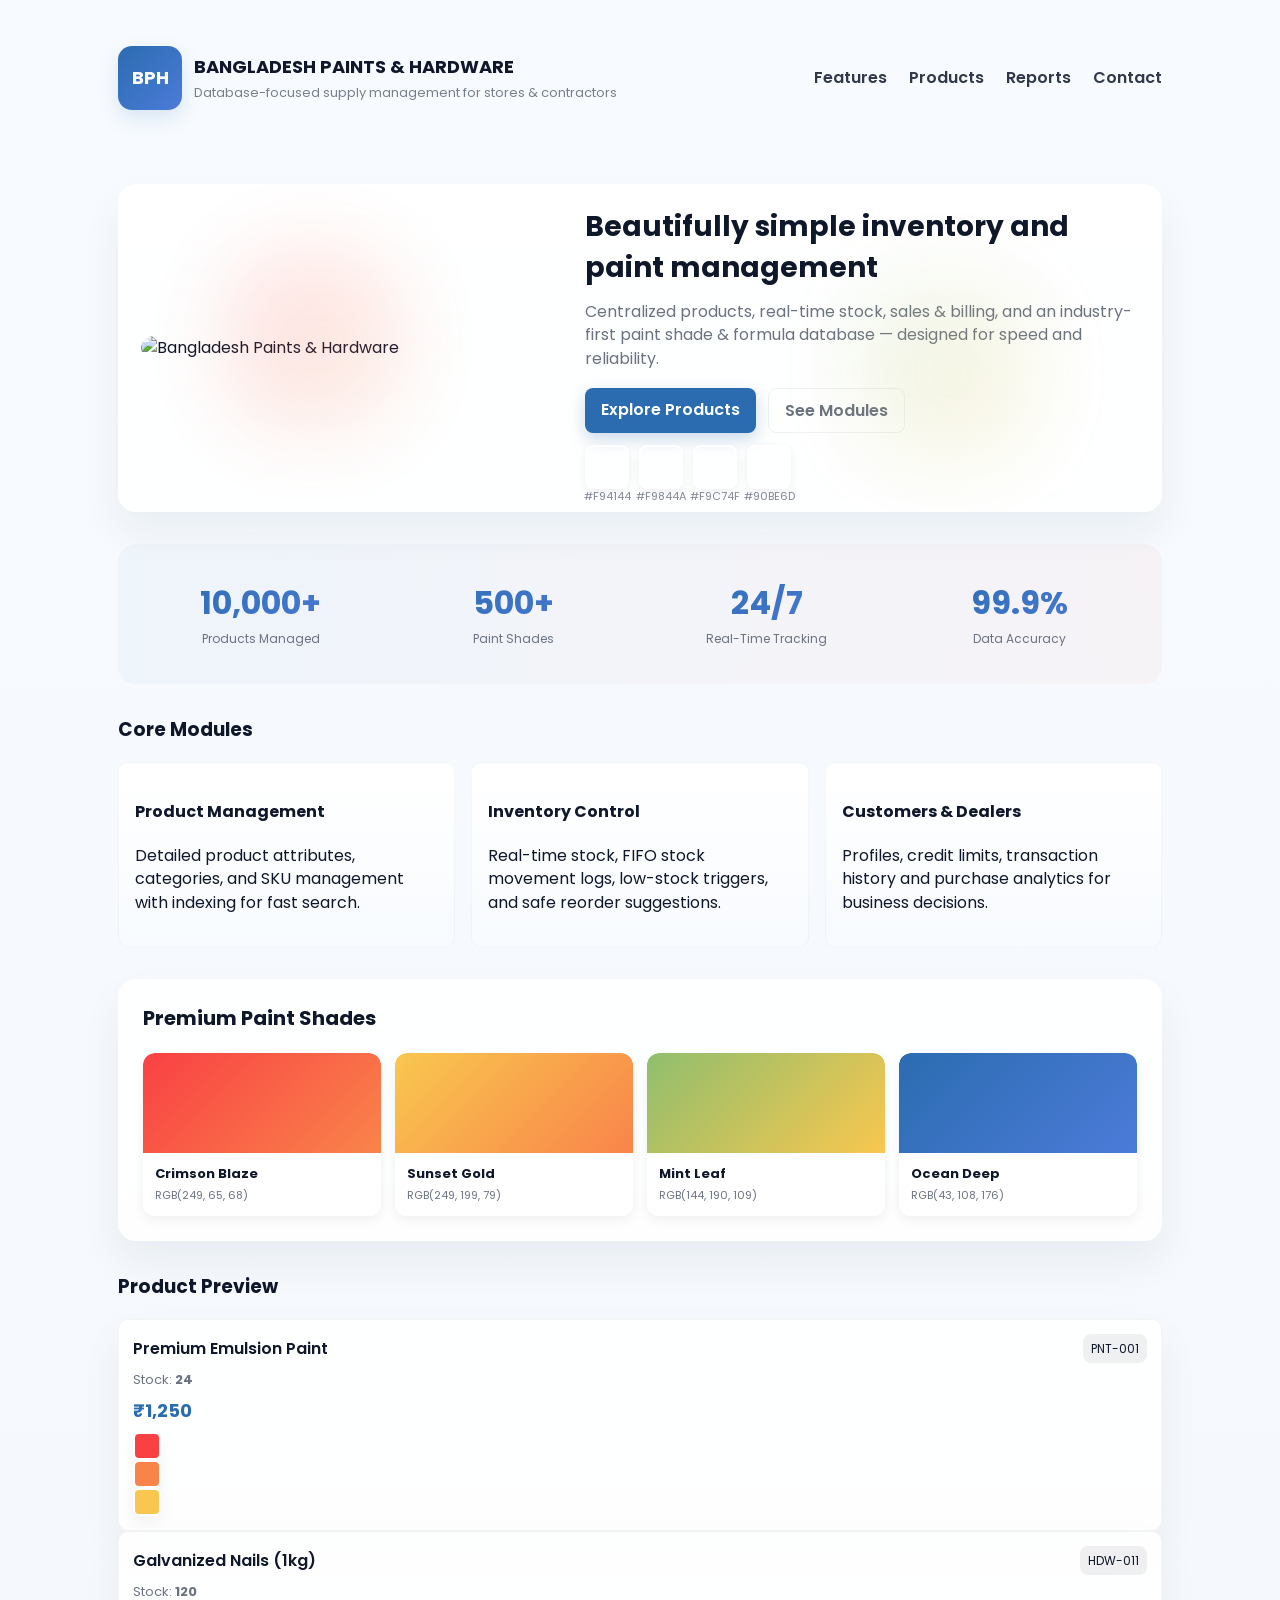
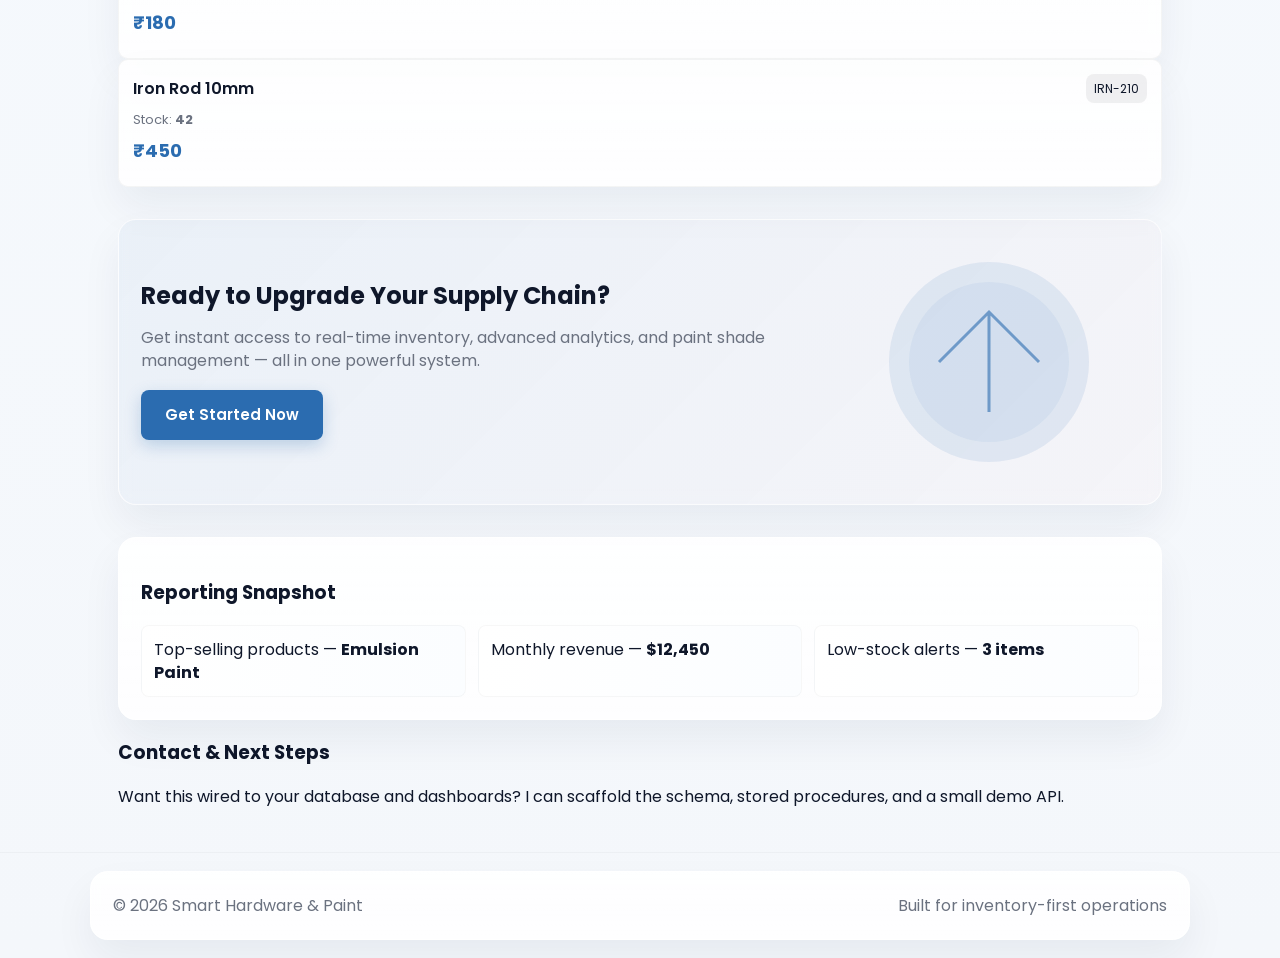
==== index.html @ 0d22e3a1 "Adding homepage and styles" ====
<!doctype html>
<html lang="en">
<head>
  <meta charset="utf-8" />
  <meta name="viewport" content="width=device-width,initial-scale=1" />
  <title>Smart Hardware & Paint — Management System</title>
  <link href="https://fonts.googleapis.com/css2?family=Poppins:wght@600;700&family=Inter:wght@300;400;600&display=swap" rel="stylesheet">
  <link rel="stylesheet" href="styles.css">
  <meta name="description" content="Inventory, sales, and paint-shade management for hardware and construction supplies." />
</head>
<body>
  <header class="site-header">
    <div class="container header-row">
      <div class="brand">
        <div class="logo">BPH</div>
        <div>
          <h1>BANGLADESH PAINTS & HARDWARE</h1>
          <p class="tagline">Database-focused supply management for stores & contractors</p>
        </div>
      </div>
      <nav class="top-nav">
        <a href="#features">Features</a>
        <a href="#products">Products</a>
        <a href="#reports">Reports</a>
        <a href="#contact">Contact</a>
      </nav>
    </div>
  </header>

  <main class="container">
    <section class="hero card" id="hero">
      <div class="hero-visual">
        <img src="../OIP.webp" alt="Bangladesh Paints & Hardware" class="hero-image" />
        <!-- sparkle layer -->
        <div class="sparkle-layer" aria-hidden="true"></div>
      </div>
      <div class="hero-decoration">
        <div class="deco-blob" style="top: 20%; left: 10%; background: linear-gradient(135deg, #f94144, #f9844a);"></div>
        <div class="deco-blob" style="bottom: 15%; right: 12%; background: linear-gradient(135deg, #90be6d, #f9c74f);"></div>
      </div>

      <div class="hero-content">
        <h2>Beautifully simple inventory and paint management</h2>
        <p>Centralized products, real-time stock, sales & billing, and an industry-first paint shade & formula database — designed for speed and reliability.</p>
        <div class="hero-actions">
          <a class="cta primary" href="#products">Explore Products</a>
          <a class="cta ghost" href="#features">See Modules</a>
        </div>

        <div class="swatch-row">
          <div class="swatch" data-color="#f94144"><span>#F94144</span></div>
          <div class="swatch" data-color="#f9844a"><span>#F9844A</span></div>
          <div class="swatch" data-color="#f9c74f"><span>#F9C74F</span></div>
          <div class="swatch" data-color="#90be6d"><span>#90BE6D</span></div>
        </div>
      </div>
    </section>

    <section class="stats-bar">
      <div class="stat-item">
        <div class="stat-number">10,000+</div>
        <div class="stat-label">Products Managed</div>
      </div>
      <div class="stat-item">
        <div class="stat-number">500+</div>
        <div class="stat-label">Paint Shades</div>
      </div>
      <div class="stat-item">
        <div class="stat-number">24/7</div>
        <div class="stat-label">Real-Time Tracking</div>
      </div>
      <div class="stat-item">
        <div class="stat-number">99.9%</div>
        <div class="stat-label">Data Accuracy</div>
      </div>
    </section>

    <section id="features" class="features">
      <h3>Core Modules</h3>
      <div class="grid">
        <article class="feature-card">
          <h4>Product Management</h4>
          <p>Detailed product attributes, categories, and SKU management with indexing for fast search.</p>
        </article>
        <article class="feature-card">
          <h4>Inventory Control</h4>
          <p>Real-time stock, FIFO stock movement logs, low-stock triggers, and safe reorder suggestions.</p>
        </article>
        <article class="feature-card">
          <h4>Customers & Dealers</h4>
          <p>Profiles, credit limits, transaction history and purchase analytics for business decisions.</p>
        </article>
      </div>
    </section>

    <section id="paint-gallery" class="paint-gallery card">
      <h3>Premium Paint Shades</h3>
      <div class="shade-grid">
        <div class="shade-card">
          <div class="shade-swatch" style="background: linear-gradient(135deg, #f94144, #f9844a);"></div>
          <div class="shade-info">
            <strong>Crimson Blaze</strong>
            <p>RGB(249, 65, 68)</p>
          </div>
        </div>
        <div class="shade-card">
          <div class="shade-swatch" style="background: linear-gradient(135deg, #f9c74f, #f9844a);"></div>
          <div class="shade-info">
            <strong>Sunset Gold</strong>
            <p>RGB(249, 199, 79)</p>
          </div>
        </div>
        <div class="shade-card">
          <div class="shade-swatch" style="background: linear-gradient(135deg, #90be6d, #f9c74f);"></div>
          <div class="shade-info">
            <strong>Mint Leaf</strong>
            <p>RGB(144, 190, 109)</p>
          </div>
        </div>
        <div class="shade-card">
          <div class="shade-swatch" style="background: linear-gradient(135deg, #2b6cb0, #4c7bd9);"></div>
          <div class="shade-info">
            <strong>Ocean Deep</strong>
            <p>RGB(43, 108, 176)</p>
          </div>
        </div>
      </div>
    </section>

    <section id="products" class="products">
      <h3>Product Preview</h3>
      <div class="product-grid">
        <div class="product-card card">
          <div class="product-head">
            <div class="p-title">Premium Emulsion Paint</div>
            <div class="p-badge">PNT-001</div>
          </div>
          <div class="p-meta">Stock: <strong>24</strong></div>
          <div class="p-price">₹1,250</div>
          <div class="color-swatches">
            <div class="color" style="background:#f94144"></div>
            <div class="color" style="background:#f9844a"></div>
            <div class="color" style="background:#f9c74f"></div>
          </div>
        </div>

        <div class="product-card card">
          <div class="product-head">
            <div class="p-title">Galvanized Nails (1kg)</div>
            <div class="p-badge">HDW-011</div>
          </div>
          <div class="p-meta">Stock: <strong>120</strong></div>
          <div class="p-price">₹180</div>
        </div>

        <div class="product-card card">
          <div class="product-head">
            <div class="p-title">Iron Rod 10mm</div>
            <div class="p-badge">IRN-210</div>
          </div>
          <div class="p-meta">Stock: <strong>42</strong></div>
          <div class="p-price">₹450</div>
        </div>
      </div>
    </section>

    <section class="cta-spotlight card">
      <div class="cta-content">
        <h3>Ready to Upgrade Your Supply Chain?</h3>
        <p>Get instant access to real-time inventory, advanced analytics, and paint shade management — all in one powerful system.</p>
        <a class="cta primary large" href="#contact">Get Started Now</a>
      </div>
      <div class="cta-visual">
        <svg width="300" height="240" viewBox="0 0 300 240" fill="none" xmlns="http://www.w3.org/2000/svg">
          <circle cx="150" cy="120" r="100" fill="#2b6cb0" opacity="0.1"/>
          <circle cx="150" cy="120" r="80" fill="#2b6cb0" opacity="0.06"/>
          <path d="M100 120L150 70L200 120M150 70V170" stroke="#2b6cb0" stroke-width="3" opacity="0.6"/>
        </svg>
      </div>
    </section>

    <section id="reports" class="reports card">
      <h3>Reporting Snapshot</h3>
      <div class="report-grid">
        <div class="report">Top-selling products — <strong>Emulsion Paint</strong></div>
        <div class="report">Monthly revenue — <strong>$12,450</strong></div>
        <div class="report">Low-stock alerts — <strong>3 items</strong></div>
      </div>
    </section>

    <section id="contact" class="contact">
      <h3>Contact & Next Steps</h3>
      <p>Want this wired to your database and dashboards? I can scaffold the schema, stored procedures, and a small demo API.</p>
    </section>
  </main>

  <footer class="site-footer">
    <div class="container footer-row card">
      <div>© <span id="year"></span> Smart Hardware & Paint</div>
      <div class="footer-links">Built for inventory-first operations</div>
    </div>
  </footer>

  <script>
    document.getElementById('year').textContent = new Date().getFullYear();
    document.querySelectorAll('.swatch').forEach(s => {
      s.addEventListener('mouseenter', () => {
        document.body.style.setProperty('--accent', s.dataset.color);
        s.style.transform = 'scale(1.08)';
      });
      s.addEventListener('mouseleave', () => {
        document.body.style.setProperty('--accent', '#2b6cb0');
        s.style.transform = '';
      });
      s.addEventListener('click', () => {
        popSparkle(s);
      });
    });

    // create a sparkle at element
    function popSparkle(el){
      const rect = el.getBoundingClientRect();
      const layer = document.querySelector('.sparkle-layer');
      const spark = document.createElement('span');
      spark.className = 'spark';
      const x = rect.left + rect.width/2 - layer.getBoundingClientRect().left;
      const y = rect.top + rect.height/2 - layer.getBoundingClientRect().top;
      spark.style.left = x + 'px';
      spark.style.top = y + 'px';
      layer.appendChild(spark);
      setTimeout(()=> spark.remove(), 900);
    }

    // gentle random sparkles over hero
    (function randomSparkles(){
      const layer = document.querySelector('.sparkle-layer');
      if(!layer) return;
      setInterval(()=>{
        const s = document.createElement('span');
        s.className = 'spark mini';
        s.style.left = Math.random()*layer.clientWidth + 'px';
        s.style.top = Math.random()*layer.clientHeight + 'px';
        layer.appendChild(s);
        setTimeout(()=> s.remove(), 1800);
      }, 700);
    })();
  </script>
</body>
</html>
---- styles.css ----
:root{
  --accent:#2b6cb0;
  --muted:#6b7280;
  --bg:#f4f7fb;
  --card:#ffffff;
  --radius:12px;
  --glass:rgba(255,255,255,0.6);
  --gradient-warm:linear-gradient(135deg, #f94144, #f9844a);
  --gradient-cool:linear-gradient(135deg, #2b6cb0, #4c7bd9);
  --gradient-nature:linear-gradient(135deg, #90be6d, #f9c74f);
}
*{box-sizing:border-box}
body{font-family:Poppins,Inter,Segoe UI,Arial,sans-serif;margin:0;color:#0f172a;background:linear-gradient(180deg,#f7fbff 0%,var(--bg) 100%);line-height:1.45}
.container{max-width:1100px;margin:0 auto;padding:28px}
.header-row{display:flex;align-items:center;justify-content:space-between}
.brand{display:flex;gap:12px;align-items:center}
.logo{width:56px;height:56px;border-radius:10px;background:linear-gradient(135deg,var(--accent),#4c7bd9);display:flex;align-items:center;justify-content:center;color:#fff;font-weight:700}
.site-header{padding:18px 0}
.site-header h1{margin:0;font-size:18px}
.tagline{opacity:0.9;margin:4px 0 0;font-size:13px;color:var(--muted)}
.top-nav a{color:#0f172a;margin-left:18px;text-decoration:none;font-weight:600;opacity:0.85}

.card{background:linear-gradient(180deg, rgba(255,255,255,0.9), rgba(255,255,255,0.85));border-radius:var(--radius);padding:18px;box-shadow:0 8px 24px rgba(15,23,42,0.06);border:1px solid rgba(15,23,42,0.03)}
.hero{display:grid;grid-template-columns:420px 1fr;gap:24px;align-items:center;padding:28px 0;position:relative;overflow:hidden}
.hero-visual{display:flex;align-items:center;justify-content:center;position:relative;border-radius:14px;overflow:hidden}
.hero-image{width:100%;height:100%;max-width:420px;max-height:280px;object-fit:cover;object-position:center;border-radius:14px}
.hero-decoration{position:absolute;inset:0;pointer-events:none}
.deco-blob{position:absolute;width:180px;height:180px;border-radius:40%;filter:blur(40px);opacity:0.15;animation:blobFloat 8s ease-in-out infinite}

@keyframes blobFloat{
  0%,100%{transform:translate(0,0)}
  33%{transform:translate(20px,-20px)}
  66%{transform:translate(-15px,15px)}
}
.hero-content h2{margin:0 0 12px;font-size:26px}
.hero-content p{margin:0 0 18px;color:var(--muted)}
.hero-actions{display:flex;gap:12px;margin-bottom:12px}
.cta{display:inline-block;padding:10px 16px;border-radius:8px;text-decoration:none;font-weight:600}
.cta.primary{background:var(--accent);color:#fff}
.cta.ghost{background:transparent;border:1px solid rgba(15,23,42,0.06);color:var(--muted)}

.swatch-row{display:flex;gap:10px;margin-top:8px}
.swatch{width:44px;height:44px;border-radius:8px;border:2px solid #fff;box-shadow:0 3px 10px rgba(2,6,23,0.07);display:flex;align-items:center;justify-content:center;cursor:pointer;position:relative;transition:transform .18s cubic-bezier(.2,.9,.3,1),box-shadow .18s}
.swatch span{position:absolute;bottom:-18px;font-size:11px;color:var(--muted);opacity:0.85}
.swatch:hover{transform:scale(1.1);box-shadow:0 6px 16px rgba(2,6,23,0.12)}
.swatch:active{transform:scale(.96)}

.stats-bar{display:grid;grid-template-columns:repeat(auto-fit,minmax(160px,1fr));gap:16px;margin:32px 0;padding:24px;background:linear-gradient(90deg,rgba(43,108,176,0.04),rgba(249,65,68,0.04));border-radius:18px}
.stat-item{text-align:center;padding:12px}
.stat-number{font-size:32px;font-weight:700;background:var(--gradient-cool);-webkit-background-clip:text;-webkit-text-fill-color:transparent;background-clip:text}
.stat-label{color:var(--muted);font-size:12px;margin-top:4px}

/* pop effect */
.swatch{will-change:transform}
.product-card{will-change:transform}

/* sparkle styles */
.sparkle-layer{position:absolute;inset:0;pointer-events:none}
.spark{position:absolute;width:14px;height:14px;border-radius:50%;transform:translate(-50%,-50%) scale(0.6);opacity:0;mix-blend-mode:screen;background:radial-gradient(circle at 30% 30%, #fff 0%, rgba(255,255,255,0.9) 10%, rgba(255,255,255,0.1) 40%, transparent 60%);box-shadow:0 6px 18px rgba(255,255,255,0.65)}
.spark{animation:popSpark 900ms ease forwards}
.spark.mini{width:8px;height:8px;opacity:0.9;animation-duration:1200ms}

@keyframes popSpark{
  0%{transform:translate(-50%,-50%) scale(0.2);opacity:1}
  40%{transform:translate(-50%,-50%) scale(1.12);opacity:1}
  100%{transform:translate(-50%,-120%) scale(0.6);opacity:0}
}

/* glossy, more gorgeous adjustments */
.card{border-radius:18px;padding:22px;box-shadow:0 20px 40px rgba(9,30,66,0.06);border:1px solid rgba(255,255,255,0.7);backdrop-filter:blur(6px)}
.logo{width:64px;height:64px;border-radius:14px;font-size:18px;box-shadow:0 8px 20px rgba(43,108,176,0.15)}
.hero-content h2{font-size:28px}
.product-card{padding:18px;transition:transform .2s cubic-bezier(.2,.9,.3,1),box-shadow .2s}

/* CTA sparkle micro-interaction */
.cta.primary{position:relative;overflow:hidden;box-shadow:0 6px 16px rgba(43,108,176,0.25)}
.cta.primary::after{content:'';position:absolute;left:-40%;top:-40%;width:220%;height:220%;background:radial-gradient(circle at 20% 30%, rgba(255,255,255,0.18), transparent 20%);transform:translateX(-30%) rotate(12deg);opacity:0;transition:opacity .4s}
.cta.primary:hover::after{opacity:1;transform:translateX(0) rotate(12deg)}
.cta.primary:hover{box-shadow:0 10px 24px rgba(43,108,176,0.35);transform:translateY(-2px)}

.features h3{margin-top:8px}
.grid{display:grid;grid-template-columns:repeat(auto-fit,minmax(240px,1fr));gap:16px}
.feature-card{padding:16px;border-radius:10px;background:linear-gradient(180deg,#ffffff,#f8fbff);border:1px solid rgba(2,6,23,0.03);transition:transform .2s,box-shadow .2s,background .2s}
.feature-card:hover{transform:translateY(-6px);background:linear-gradient(180deg,#ffffff,#f6fbff);box-shadow:0 10px 24px rgba(2,6,23,0.08)}

.paint-gallery{margin:32px 0;padding:24px}
.paint-gallery h3{margin-top:0;font-size:20px}
.shade-grid{display:grid;grid-template-columns:repeat(auto-fit,minmax(140px,1fr));gap:14px}
.shade-card{border-radius:12px;overflow:hidden;box-shadow:0 4px 12px rgba(2,6,23,0.06);transition:transform .22s,box-shadow .22s}
.shade-card:hover{transform:translateY(-8px);box-shadow:0 12px 28px rgba(2,6,23,0.12)}
.shade-swatch{width:100%;height:100px;border-radius:12px 12px 0 0}
.shade-info{padding:12px;background:#fff}
.shade-info strong{display:block;font-size:13px}
.shade-info p{margin:4px 0 0;font-size:11px;color:var(--muted)}
.p-price{font-size:18px;font-weight:700;color:var(--accent);margin:8px 0}
.product-card{padding:14px;border-radius:10px;border:1px solid rgba(2,6,23,0.04);transition:transform .18s ease,box-shadow .18s ease}
.product-card:hover{transform:translateY(-6px);box-shadow:0 12px 28px rgba(2,6,23,0.08)}
.product-head{display:flex;justify-content:space-between;align-items:center;margin-bottom:8px}
.p-title{font-weight:600}
.p-badge{background:rgba(2,6,23,0.06);padding:6px 8px;border-radius:8px;font-size:12px}
.p-meta{color:var(--muted);font-size:13px}
.cta-spotlight{display:grid;grid-template-columns:1fr 300px;gap:32px;align-items:center;margin:32px 0;background:linear-gradient(135deg,rgba(43,108,176,0.05),rgba(249,65,68,0.02))}
.cta-spotlight h3{margin:0 0 12px;font-size:24px}
.cta-spotlight p{margin:0 0 18px;color:var(--muted)}
.cta.large{padding:14px 24px;font-size:15px}
.cta-visual{display:flex;align-items:center;justify-content:center}

.color{width:28px;height:28px;border-radius:6px;border:2px solid #fff;box-shadow:0 6px 16px rgba(2,6,23,0.06);transition:transform .18s}
.color:hover{transform:scale(1.15)}

.report-grid{display:flex;gap:12px}
.report{flex:1;padding:12px;border-radius:8px;background:linear-gradient(90deg,#fff,#fbfdff);border:1px solid rgba(2,6,23,0.03);transition:transform .2s,box-shadow .2s}
.report:hover{transform:translateY(-2px);box-shadow:0 6px 14px rgba(2,6,23,0.06)}

.site-footer{padding:18px 0;color:var(--muted);border-top:1px solid rgba(2,6,23,0.03)}
.footer-row{display:flex;justify-content:space-between;align-items:center}

@media(max-width:980px){
  .hero{grid-template-columns:1fr}
  .hero-visual{order:2}
  .cta-spotlight{grid-template-columns:1fr}
  .cta-visual{margin-top:16px}
}

@media(max-width:520px){
  .top-nav{display:none}
  .swatch span{display:none}
  .stats-bar{grid-template-columns:repeat(2,1fr)}
}
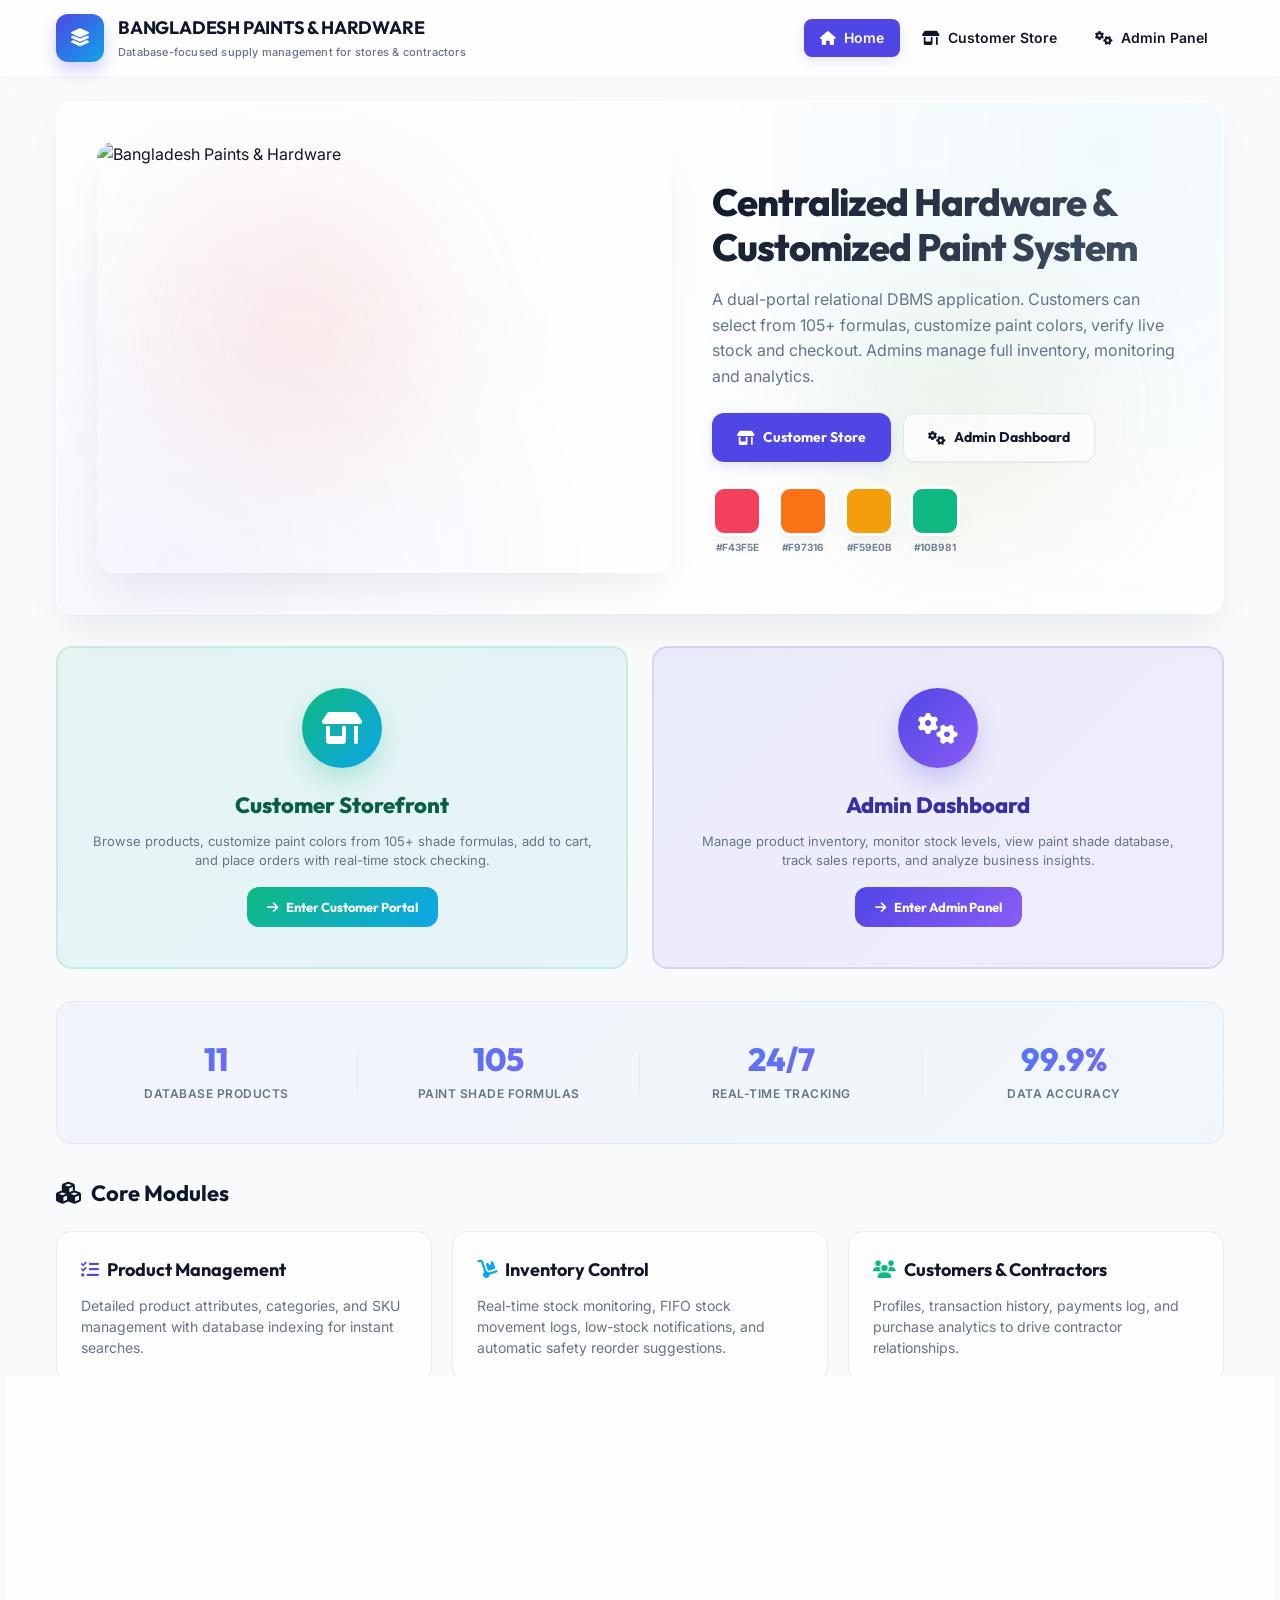
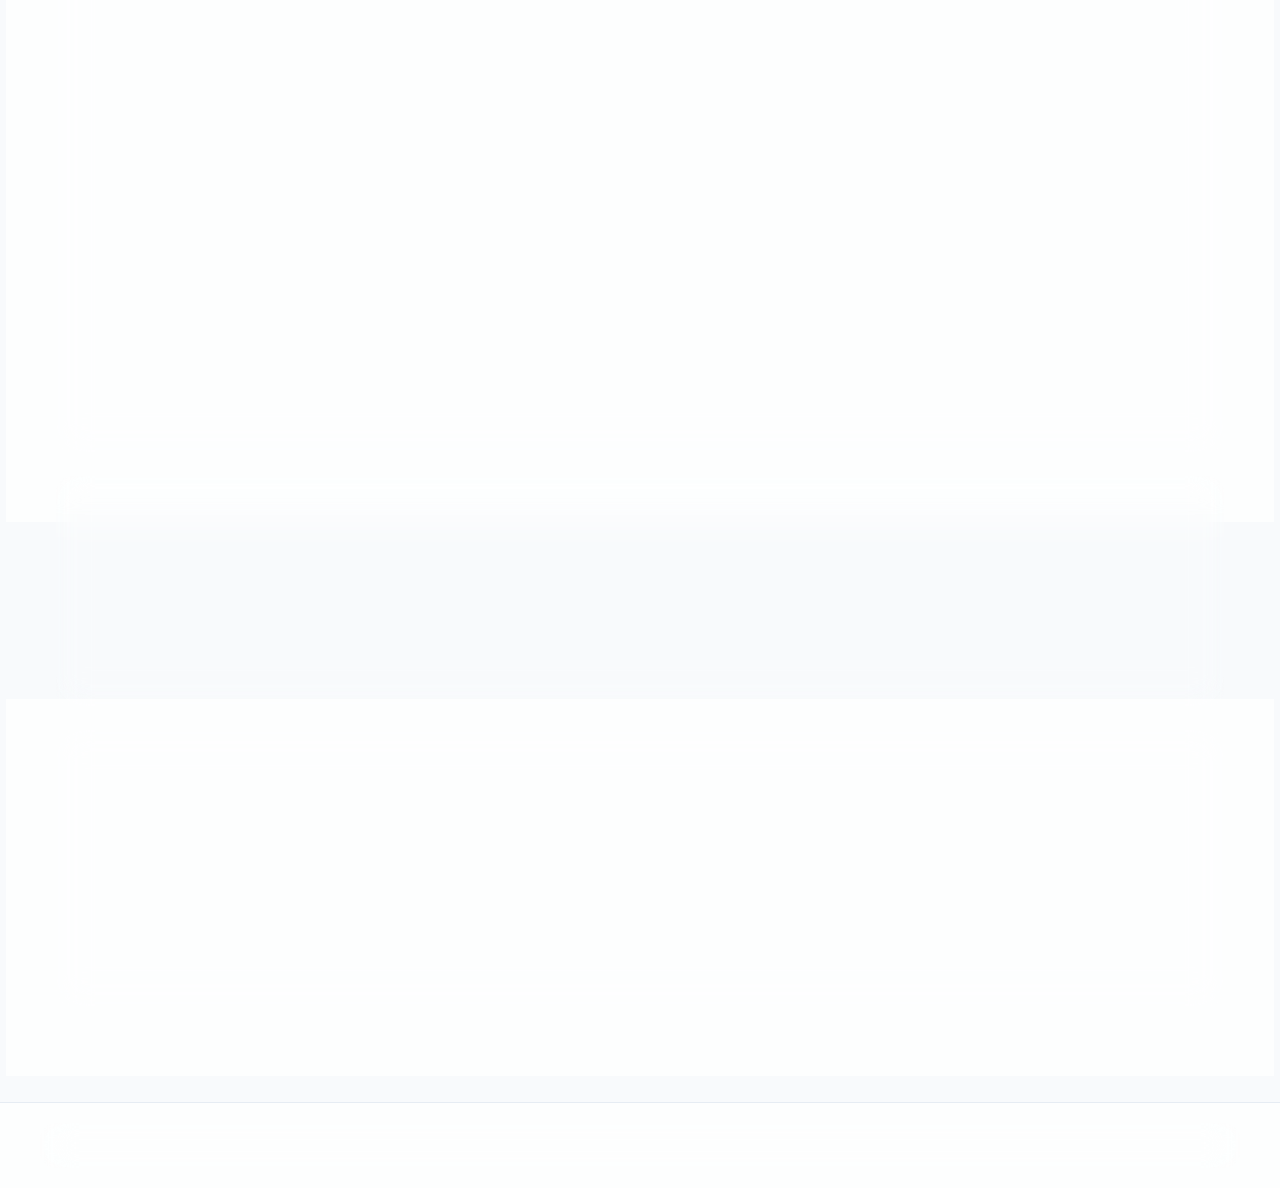
==== commit e174f69f: "modified homepage with customer & admin" ====
--- a/index.html
+++ b/index.html
@@ -3,67 +3,185 @@
 <head>
   <meta charset="utf-8" />
   <meta name="viewport" content="width=device-width,initial-scale=1" />
-  <title>Smart Hardware & Paint — Management System</title>
-  <link href="https://fonts.googleapis.com/css2?family=Poppins:wght@600;700&family=Inter:wght@300;400;600&display=swap" rel="stylesheet">
+  <title>Bangladesh Paints & Hardware — Supply Management System</title>
+  <link rel="stylesheet" href="https://cdnjs.cloudflare.com/ajax/libs/font-awesome/6.4.0/css/all.min.css">
   <link rel="stylesheet" href="styles.css">
   <meta name="description" content="Inventory, sales, and paint-shade management for hardware and construction supplies." />
+  <style>
+    .portal-grid {
+      display: grid;
+      grid-template-columns: 1fr 1fr;
+      gap: 24px;
+      margin: 32px 0;
+    }
+    .portal-card {
+      padding: 40px 32px;
+      border-radius: var(--radius-lg);
+      text-align: center;
+      cursor: pointer;
+      text-decoration: none;
+      display: block;
+      transition: all 0.3s cubic-bezier(0.4, 0, 0.2, 1);
+      position: relative;
+      overflow: hidden;
+    }
+    .portal-card::before {
+      content: '';
+      position: absolute;
+      inset: 0;
+      opacity: 0;
+      transition: opacity 0.3s;
+    }
+    .portal-card:hover {
+      transform: translateY(-8px);
+    }
+    .portal-card:hover::before {
+      opacity: 1;
+    }
+    .portal-customer {
+      background: linear-gradient(135deg, rgba(16, 185, 129, 0.08), rgba(14, 165, 233, 0.08));
+      border: 2px solid rgba(16, 185, 129, 0.15);
+    }
+    .portal-customer:hover {
+      border-color: rgba(16, 185, 129, 0.4);
+      box-shadow: 0 20px 40px rgba(16, 185, 129, 0.12);
+    }
+    .portal-admin {
+      background: linear-gradient(135deg, rgba(79, 70, 229, 0.08), rgba(139, 92, 246, 0.08));
+      border: 2px solid rgba(79, 70, 229, 0.15);
+    }
+    .portal-admin:hover {
+      border-color: rgba(79, 70, 229, 0.4);
+      box-shadow: 0 20px 40px rgba(79, 70, 229, 0.12);
+    }
+    .portal-icon {
+      width: 80px;
+      height: 80px;
+      border-radius: 50%;
+      display: inline-flex;
+      align-items: center;
+      justify-content: center;
+      font-size: 32px;
+      margin-bottom: 20px;
+    }
+    .portal-customer .portal-icon {
+      background: linear-gradient(135deg, #10b981, #0ea5e9);
+      color: #fff;
+      box-shadow: 0 12px 24px rgba(16, 185, 129, 0.25);
+    }
+    .portal-admin .portal-icon {
+      background: linear-gradient(135deg, #4f46e5, #8b5cf6);
+      color: #fff;
+      box-shadow: 0 12px 24px rgba(79, 70, 229, 0.25);
+    }
+    .portal-card h3 {
+      font-family: var(--font-heading);
+      font-size: 22px;
+      font-weight: 800;
+      margin-bottom: 8px;
+    }
+    .portal-customer h3 { color: #065f46; }
+    .portal-admin h3 { color: #3730a3; }
+    .portal-card p {
+      font-size: 13px;
+      color: var(--text-muted);
+      line-height: 1.5;
+      margin-bottom: 16px;
+    }
+    .portal-enter {
+      display: inline-flex;
+      align-items: center;
+      gap: 8px;
+      padding: 10px 20px;
+      border-radius: var(--radius-md);
+      font-family: var(--font-heading);
+      font-weight: 700;
+      font-size: 13px;
+      color: #fff;
+    }
+    .portal-customer .portal-enter {
+      background: linear-gradient(135deg, #10b981, #0ea5e9);
+    }
+    .portal-admin .portal-enter {
+      background: linear-gradient(135deg, #4f46e5, #8b5cf6);
+    }
+    @media (max-width: 700px) {
+      .portal-grid { grid-template-columns: 1fr; }
+    }
+  </style>
 </head>
 <body>
   <header class="site-header">
     <div class="container header-row">
       <div class="brand">
-        <div class="logo">BPH</div>
+        <div class="logo"><i class="fa-solid fa-layer-group"></i></div>
         <div>
           <h1>BANGLADESH PAINTS & HARDWARE</h1>
           <p class="tagline">Database-focused supply management for stores & contractors</p>
         </div>
       </div>
       <nav class="top-nav">
-        <a href="#features">Features</a>
-        <a href="#products">Products</a>
-        <a href="#reports">Reports</a>
-        <a href="#contact">Contact</a>
+        <a href="index.html" class="active"><i class="fa-solid fa-house"></i> Home</a>
+        <a href="customer.html"><i class="fa-solid fa-shop"></i> Customer Store</a>
+        <a href="products.html"><i class="fa-solid fa-gears"></i> Admin Panel</a>
       </nav>
     </div>
   </header>
 
   <main class="container">
+    <!-- Hero Section -->
     <section class="hero card" id="hero">
       <div class="hero-visual">
         <img src="../OIP.webp" alt="Bangladesh Paints & Hardware" class="hero-image" />
-        <!-- sparkle layer -->
         <div class="sparkle-layer" aria-hidden="true"></div>
       </div>
       <div class="hero-decoration">
-        <div class="deco-blob" style="top: 20%; left: 10%; background: linear-gradient(135deg, #f94144, #f9844a);"></div>
-        <div class="deco-blob" style="bottom: 15%; right: 12%; background: linear-gradient(135deg, #90be6d, #f9c74f);"></div>
+        <div class="deco-blob" style="top: 20%; left: 10%; background: linear-gradient(135deg, #f43f5e, #f97316);"></div>
+        <div class="deco-blob" style="bottom: 15%; right: 12%; background: linear-gradient(135deg, #10b981, #f59e0b);"></div>
       </div>
 
       <div class="hero-content">
-        <h2>Beautifully simple inventory and paint management</h2>
-        <p>Centralized products, real-time stock, sales & billing, and an industry-first paint shade & formula database — designed for speed and reliability.</p>
+        <h2>Centralized Hardware & Customized Paint System</h2>
+        <p>A dual-portal relational DBMS application. Customers can select from 105+ formulas, customize paint colors, verify live stock and checkout. Admins manage full inventory, monitoring and analytics.</p>
         <div class="hero-actions">
-          <a class="cta primary" href="#products">Explore Products</a>
-          <a class="cta ghost" href="#features">See Modules</a>
+          <a class="cta primary" href="customer.html"><i class="fa-solid fa-shop"></i> Customer Store</a>
+          <a class="cta ghost" href="products.html"><i class="fa-solid fa-gears"></i> Admin Dashboard</a>
         </div>
 
         <div class="swatch-row">
-          <div class="swatch" data-color="#f94144"><span>#F94144</span></div>
-          <div class="swatch" data-color="#f9844a"><span>#F9844A</span></div>
-          <div class="swatch" data-color="#f9c74f"><span>#F9C74F</span></div>
-          <div class="swatch" data-color="#90be6d"><span>#90BE6D</span></div>
-        </div>
-      </div>
-    </section>
-
+          <div class="swatch" data-color="#f43f5e" style="background-color: #f43f5e;"><span>#F43F5E</span></div>
+          <div class="swatch" data-color="#f97316" style="background-color: #f97316;"><span>#F97316</span></div>
+          <div class="swatch" data-color="#f59e0b" style="background-color: #f59e0b;"><span>#F59E0B</span></div>
+          <div class="swatch" data-color="#10b981" style="background-color: #10b981;"><span>#10B981</span></div>
+        </div>
+      </div>
+    </section>
+
+    <!-- Portal Selection -->
+    <div class="portal-grid">
+      <a href="customer.html" class="portal-card portal-customer">
+        <div class="portal-icon"><i class="fa-solid fa-shop"></i></div>
+        <h3>Customer Storefront</h3>
+        <p>Browse products, customize paint colors from 105+ shade formulas, add to cart, and place orders with real-time stock checking.</p>
+        <span class="portal-enter"><i class="fa-solid fa-arrow-right"></i> Enter Customer Portal</span>
+      </a>
+      <a href="products.html" class="portal-card portal-admin">
+        <div class="portal-icon"><i class="fa-solid fa-gears"></i></div>
+        <h3>Admin Dashboard</h3>
+        <p>Manage product inventory, monitor stock levels, view paint shade database, track sales reports, and analyze business insights.</p>
+        <span class="portal-enter"><i class="fa-solid fa-arrow-right"></i> Enter Admin Panel</span>
+      </a>
+    </div>
+
+    <!-- Stats -->
     <section class="stats-bar">
       <div class="stat-item">
-        <div class="stat-number">10,000+</div>
-        <div class="stat-label">Products Managed</div>
+        <div class="stat-number">11</div>
+        <div class="stat-label">Database Products</div>
       </div>
       <div class="stat-item">
-        <div class="stat-number">500+</div>
-        <div class="stat-label">Paint Shades</div>
+        <div class="stat-number">105</div>
+        <div class="stat-label">Paint Shade Formulas</div>
       </div>
       <div class="stat-item">
         <div class="stat-number">24/7</div>
@@ -75,152 +193,124 @@
       </div>
     </section>
 
+    <!-- Core Modules -->
     <section id="features" class="features">
-      <h3>Core Modules</h3>
+      <h3><i class="fa-solid fa-cubes"></i> Core Modules</h3>
       <div class="grid">
         <article class="feature-card">
-          <h4>Product Management</h4>
-          <p>Detailed product attributes, categories, and SKU management with indexing for fast search.</p>
+          <h4><i class="fa-solid fa-list-check" style="color: var(--primary);"></i> Product Management</h4>
+          <p>Detailed product attributes, categories, and SKU management with database indexing for instant searches.</p>
         </article>
         <article class="feature-card">
-          <h4>Inventory Control</h4>
-          <p>Real-time stock, FIFO stock movement logs, low-stock triggers, and safe reorder suggestions.</p>
+          <h4><i class="fa-solid fa-dolly" style="color: var(--secondary);"></i> Inventory Control</h4>
+          <p>Real-time stock monitoring, FIFO stock movement logs, low-stock notifications, and automatic safety reorder suggestions.</p>
         </article>
         <article class="feature-card">
-          <h4>Customers & Dealers</h4>
-          <p>Profiles, credit limits, transaction history and purchase analytics for business decisions.</p>
+          <h4><i class="fa-solid fa-users" style="color: var(--success);"></i> Customers & Contractors</h4>
+          <p>Profiles, transaction history, payments log, and purchase analytics to drive contractor relationships.</p>
         </article>
       </div>
     </section>
 
+    <!-- Premium Shades Preview -->
     <section id="paint-gallery" class="paint-gallery card">
-      <h3>Premium Paint Shades</h3>
+      <h3><i class="fa-solid fa-brush"></i> Premium Paint Shades</h3>
       <div class="shade-grid">
         <div class="shade-card">
-          <div class="shade-swatch" style="background: linear-gradient(135deg, #f94144, #f9844a);"></div>
-          <div class="shade-info">
-            <strong>Crimson Blaze</strong>
-            <p>RGB(249, 65, 68)</p>
-          </div>
-        </div>
-        <div class="shade-card">
-          <div class="shade-swatch" style="background: linear-gradient(135deg, #f9c74f, #f9844a);"></div>
-          <div class="shade-info">
-            <strong>Sunset Gold</strong>
-            <p>RGB(249, 199, 79)</p>
-          </div>
-        </div>
-        <div class="shade-card">
-          <div class="shade-swatch" style="background: linear-gradient(135deg, #90be6d, #f9c74f);"></div>
-          <div class="shade-info">
-            <strong>Mint Leaf</strong>
-            <p>RGB(144, 190, 109)</p>
-          </div>
-        </div>
-        <div class="shade-card">
-          <div class="shade-swatch" style="background: linear-gradient(135deg, #2b6cb0, #4c7bd9);"></div>
-          <div class="shade-info">
-            <strong>Ocean Deep</strong>
-            <p>RGB(43, 108, 176)</p>
-          </div>
-        </div>
-      </div>
-    </section>
-
-    <section id="products" class="products">
-      <h3>Product Preview</h3>
-      <div class="product-grid">
-        <div class="product-card card">
-          <div class="product-head">
-            <div class="p-title">Premium Emulsion Paint</div>
-            <div class="p-badge">PNT-001</div>
-          </div>
-          <div class="p-meta">Stock: <strong>24</strong></div>
-          <div class="p-price">₹1,250</div>
-          <div class="color-swatches">
-            <div class="color" style="background:#f94144"></div>
-            <div class="color" style="background:#f9844a"></div>
-            <div class="color" style="background:#f9c74f"></div>
-          </div>
-        </div>
-
-        <div class="product-card card">
-          <div class="product-head">
-            <div class="p-title">Galvanized Nails (1kg)</div>
-            <div class="p-badge">HDW-011</div>
-          </div>
-          <div class="p-meta">Stock: <strong>120</strong></div>
-          <div class="p-price">₹180</div>
-        </div>
-
-        <div class="product-card card">
-          <div class="product-head">
-            <div class="p-title">Iron Rod 10mm</div>
-            <div class="p-badge">IRN-210</div>
-          </div>
-          <div class="p-meta">Stock: <strong>42</strong></div>
-          <div class="p-price">₹450</div>
-        </div>
-      </div>
-    </section>
-
+          <div class="shade-swatch" style="background: linear-gradient(135deg, #f43f5e, #f97316);"></div>
+          <div class="shade-info"><strong>Crimson Blaze</strong><p>Acrylic • Matte</p></div>
+        </div>
+        <div class="shade-card">
+          <div class="shade-swatch" style="background: linear-gradient(135deg, #f59e0b, #f97316);"></div>
+          <div class="shade-info"><strong>Sunset Gold</strong><p>Acrylic • Semi-Gloss</p></div>
+        </div>
+        <div class="shade-card">
+          <div class="shade-swatch" style="background: linear-gradient(135deg, #10b981, #f59e0b);"></div>
+          <div class="shade-info"><strong>Mint Leaf</strong><p>Acrylic • Satin</p></div>
+        </div>
+        <div class="shade-card">
+          <div class="shade-swatch" style="background: linear-gradient(135deg, #3b82f6, #8b5cf6);"></div>
+          <div class="shade-info"><strong>Ocean Deep</strong><p>Acrylic • Glossy</p></div>
+        </div>
+        <div class="shade-card">
+          <div class="shade-swatch" style="background: linear-gradient(135deg, #708090, #455560);"></div>
+          <div class="shade-info"><strong>Industrial Steel</strong><p>Steel • Metallic</p></div>
+        </div>
+        <div class="shade-card">
+          <div class="shade-swatch" style="background: linear-gradient(135deg, #b87333, #664d1b);"></div>
+          <div class="shade-info"><strong>Copper Glow</strong><p>Steel • Semi-Gloss</p></div>
+        </div>
+      </div>
+      <div class="action-section" style="margin-top:24px; border-radius: var(--radius-md);">
+        <a href="paint-shades.html" class="cta ghost"><i class="fa-solid fa-palette"></i> Explore 105 Custom Paint Formulas →</a>
+      </div>
+    </section>
+
+    <!-- CTA Spotlight -->
     <section class="cta-spotlight card">
       <div class="cta-content">
         <h3>Ready to Upgrade Your Supply Chain?</h3>
-        <p>Get instant access to real-time inventory, advanced analytics, and paint shade management — all in one powerful system.</p>
-        <a class="cta primary large" href="#contact">Get Started Now</a>
+        <p>Get instant access to real-time inventory, advanced analytics, and paint shade management — all in one powerful dashboard.</p>
+        <a class="cta primary large" href="customer.html"><i class="fa-solid fa-shop"></i> Start Shopping</a>
       </div>
       <div class="cta-visual">
-        <svg width="300" height="240" viewBox="0 0 300 240" fill="none" xmlns="http://www.w3.org/2000/svg">
-          <circle cx="150" cy="120" r="100" fill="#2b6cb0" opacity="0.1"/>
-          <circle cx="150" cy="120" r="80" fill="#2b6cb0" opacity="0.06"/>
-          <path d="M100 120L150 70L200 120M150 70V170" stroke="#2b6cb0" stroke-width="3" opacity="0.6"/>
+        <svg width="240" height="180" viewBox="0 0 300 240" fill="none" xmlns="http://www.w3.org/2000/svg">
+          <circle cx="150" cy="120" r="100" fill="var(--primary)" opacity="0.1"/>
+          <circle cx="150" cy="120" r="80" fill="var(--primary)" opacity="0.06"/>
+          <path d="M100 120L150 70L200 120M150 70V170" stroke="var(--primary)" stroke-width="3" stroke-linecap="round" opacity="0.6"/>
         </svg>
       </div>
     </section>
 
+    <!-- Reports Snapshot -->
     <section id="reports" class="reports card">
-      <h3>Reporting Snapshot</h3>
+      <h3><i class="fa-solid fa-chart-pie"></i> Reporting Snapshot</h3>
       <div class="report-grid">
-        <div class="report">Top-selling products — <strong>Emulsion Paint</strong></div>
-        <div class="report">Monthly revenue — <strong>$12,450</strong></div>
-        <div class="report">Low-stock alerts — <strong>3 items</strong></div>
-      </div>
-    </section>
-
-    <section id="contact" class="contact">
-      <h3>Contact & Next Steps</h3>
-      <p>Want this wired to your database and dashboards? I can scaffold the schema, stored procedures, and a small demo API.</p>
+        <div class="report">
+          <i class="fa-solid fa-trophy" style="color: #eab308; font-size: 18px;"></i>
+          <div>Top Product: <strong>Emulsion Paint</strong></div>
+        </div>
+        <div class="report">
+          <i class="fa-solid fa-sack-dollar" style="color: #22c55e; font-size: 18px;"></i>
+          <div>Monthly Revenue: <strong>₹12,450</strong></div>
+        </div>
+        <div class="report">
+          <i class="fa-solid fa-bell" style="color: #ef4444; font-size: 18px;"></i>
+          <div>Low Stock Alerts: <strong>3 items</strong></div>
+        </div>
+      </div>
+      <div class="action-section" style="margin-top:24px; border-radius: var(--radius-md);">
+        <a href="reports.html" class="cta ghost"><i class="fa-solid fa-chart-line"></i> View Full Analytics Dashboard →</a>
+      </div>
     </section>
   </main>
 
   <footer class="site-footer">
     <div class="container footer-row card">
-      <div>© <span id="year"></span> Smart Hardware & Paint</div>
-      <div class="footer-links">Built for inventory-first operations</div>
+      <div>© <span id="year"></span> BANGLADESH PAINTS & HARDWARE</div>
+      <div class="footer-links"><i class="fa-solid fa-database"></i> Database-driven inventory operations</div>
     </div>
   </footer>
 
   <script>
     document.getElementById('year').textContent = new Date().getFullYear();
+    
     document.querySelectorAll('.swatch').forEach(s => {
       s.addEventListener('mouseenter', () => {
-        document.body.style.setProperty('--accent', s.dataset.color);
-        s.style.transform = 'scale(1.08)';
+        document.documentElement.style.setProperty('--primary', s.dataset.color);
+        s.style.transform = 'scale(1.15) translateY(-4px)';
       });
       s.addEventListener('mouseleave', () => {
-        document.body.style.setProperty('--accent', '#2b6cb0');
+        document.documentElement.style.setProperty('--primary', '#4f46e5');
         s.style.transform = '';
       });
-      s.addEventListener('click', () => {
-        popSparkle(s);
-      });
+      s.addEventListener('click', () => popSparkle(s));
     });
 
-    // create a sparkle at element
     function popSparkle(el){
       const rect = el.getBoundingClientRect();
       const layer = document.querySelector('.sparkle-layer');
+      if (!layer) return;
       const spark = document.createElement('span');
       spark.className = 'spark';
       const x = rect.left + rect.width/2 - layer.getBoundingClientRect().left;
@@ -231,7 +321,6 @@
       setTimeout(()=> spark.remove(), 900);
     }
 
-    // gentle random sparkles over hero
     (function randomSparkles(){
       const layer = document.querySelector('.sparkle-layer');
       if(!layer) return;
@@ -241,8 +330,8 @@
         s.style.left = Math.random()*layer.clientWidth + 'px';
         s.style.top = Math.random()*layer.clientHeight + 'px';
         layer.appendChild(s);
-        setTimeout(()=> s.remove(), 1800);
-      }, 700);
+        setTimeout(()=> s.remove(), 1500);
+      }, 900);
     })();
   </script>
 </body>
--- a/styles.css
+++ b/styles.css
@@ -1,129 +1,1310 @@
-:root{
-  --accent:#2b6cb0;
-  --muted:#6b7280;
-  --bg:#f4f7fb;
-  --card:#ffffff;
-  --radius:12px;
-  --glass:rgba(255,255,255,0.6);
-  --gradient-warm:linear-gradient(135deg, #f94144, #f9844a);
-  --gradient-cool:linear-gradient(135deg, #2b6cb0, #4c7bd9);
-  --gradient-nature:linear-gradient(135deg, #90be6d, #f9c74f);
-}
-*{box-sizing:border-box}
-body{font-family:Poppins,Inter,Segoe UI,Arial,sans-serif;margin:0;color:#0f172a;background:linear-gradient(180deg,#f7fbff 0%,var(--bg) 100%);line-height:1.45}
-.container{max-width:1100px;margin:0 auto;padding:28px}
-.header-row{display:flex;align-items:center;justify-content:space-between}
-.brand{display:flex;gap:12px;align-items:center}
-.logo{width:56px;height:56px;border-radius:10px;background:linear-gradient(135deg,var(--accent),#4c7bd9);display:flex;align-items:center;justify-content:center;color:#fff;font-weight:700}
-.site-header{padding:18px 0}
-.site-header h1{margin:0;font-size:18px}
-.tagline{opacity:0.9;margin:4px 0 0;font-size:13px;color:var(--muted)}
-.top-nav a{color:#0f172a;margin-left:18px;text-decoration:none;font-weight:600;opacity:0.85}
-
-.card{background:linear-gradient(180deg, rgba(255,255,255,0.9), rgba(255,255,255,0.85));border-radius:var(--radius);padding:18px;box-shadow:0 8px 24px rgba(15,23,42,0.06);border:1px solid rgba(15,23,42,0.03)}
-.hero{display:grid;grid-template-columns:420px 1fr;gap:24px;align-items:center;padding:28px 0;position:relative;overflow:hidden}
-.hero-visual{display:flex;align-items:center;justify-content:center;position:relative;border-radius:14px;overflow:hidden}
-.hero-image{width:100%;height:100%;max-width:420px;max-height:280px;object-fit:cover;object-position:center;border-radius:14px}
-.hero-decoration{position:absolute;inset:0;pointer-events:none}
-.deco-blob{position:absolute;width:180px;height:180px;border-radius:40%;filter:blur(40px);opacity:0.15;animation:blobFloat 8s ease-in-out infinite}
-
-@keyframes blobFloat{
-  0%,100%{transform:translate(0,0)}
-  33%{transform:translate(20px,-20px)}
-  66%{transform:translate(-15px,15px)}
-}
-.hero-content h2{margin:0 0 12px;font-size:26px}
-.hero-content p{margin:0 0 18px;color:var(--muted)}
-.hero-actions{display:flex;gap:12px;margin-bottom:12px}
-.cta{display:inline-block;padding:10px 16px;border-radius:8px;text-decoration:none;font-weight:600}
-.cta.primary{background:var(--accent);color:#fff}
-.cta.ghost{background:transparent;border:1px solid rgba(15,23,42,0.06);color:var(--muted)}
-
-.swatch-row{display:flex;gap:10px;margin-top:8px}
-.swatch{width:44px;height:44px;border-radius:8px;border:2px solid #fff;box-shadow:0 3px 10px rgba(2,6,23,0.07);display:flex;align-items:center;justify-content:center;cursor:pointer;position:relative;transition:transform .18s cubic-bezier(.2,.9,.3,1),box-shadow .18s}
-.swatch span{position:absolute;bottom:-18px;font-size:11px;color:var(--muted);opacity:0.85}
-.swatch:hover{transform:scale(1.1);box-shadow:0 6px 16px rgba(2,6,23,0.12)}
-.swatch:active{transform:scale(.96)}
-
-.stats-bar{display:grid;grid-template-columns:repeat(auto-fit,minmax(160px,1fr));gap:16px;margin:32px 0;padding:24px;background:linear-gradient(90deg,rgba(43,108,176,0.04),rgba(249,65,68,0.04));border-radius:18px}
-.stat-item{text-align:center;padding:12px}
-.stat-number{font-size:32px;font-weight:700;background:var(--gradient-cool);-webkit-background-clip:text;-webkit-text-fill-color:transparent;background-clip:text}
-.stat-label{color:var(--muted);font-size:12px;margin-top:4px}
-
-/* pop effect */
-.swatch{will-change:transform}
-.product-card{will-change:transform}
-
-/* sparkle styles */
-.sparkle-layer{position:absolute;inset:0;pointer-events:none}
-.spark{position:absolute;width:14px;height:14px;border-radius:50%;transform:translate(-50%,-50%) scale(0.6);opacity:0;mix-blend-mode:screen;background:radial-gradient(circle at 30% 30%, #fff 0%, rgba(255,255,255,0.9) 10%, rgba(255,255,255,0.1) 40%, transparent 60%);box-shadow:0 6px 18px rgba(255,255,255,0.65)}
-.spark{animation:popSpark 900ms ease forwards}
-.spark.mini{width:8px;height:8px;opacity:0.9;animation-duration:1200ms}
-
-@keyframes popSpark{
-  0%{transform:translate(-50%,-50%) scale(0.2);opacity:1}
-  40%{transform:translate(-50%,-50%) scale(1.12);opacity:1}
-  100%{transform:translate(-50%,-120%) scale(0.6);opacity:0}
-}
-
-/* glossy, more gorgeous adjustments */
-.card{border-radius:18px;padding:22px;box-shadow:0 20px 40px rgba(9,30,66,0.06);border:1px solid rgba(255,255,255,0.7);backdrop-filter:blur(6px)}
-.logo{width:64px;height:64px;border-radius:14px;font-size:18px;box-shadow:0 8px 20px rgba(43,108,176,0.15)}
-.hero-content h2{font-size:28px}
-.product-card{padding:18px;transition:transform .2s cubic-bezier(.2,.9,.3,1),box-shadow .2s}
-
-/* CTA sparkle micro-interaction */
-.cta.primary{position:relative;overflow:hidden;box-shadow:0 6px 16px rgba(43,108,176,0.25)}
-.cta.primary::after{content:'';position:absolute;left:-40%;top:-40%;width:220%;height:220%;background:radial-gradient(circle at 20% 30%, rgba(255,255,255,0.18), transparent 20%);transform:translateX(-30%) rotate(12deg);opacity:0;transition:opacity .4s}
-.cta.primary:hover::after{opacity:1;transform:translateX(0) rotate(12deg)}
-.cta.primary:hover{box-shadow:0 10px 24px rgba(43,108,176,0.35);transform:translateY(-2px)}
-
-.features h3{margin-top:8px}
-.grid{display:grid;grid-template-columns:repeat(auto-fit,minmax(240px,1fr));gap:16px}
-.feature-card{padding:16px;border-radius:10px;background:linear-gradient(180deg,#ffffff,#f8fbff);border:1px solid rgba(2,6,23,0.03);transition:transform .2s,box-shadow .2s,background .2s}
-.feature-card:hover{transform:translateY(-6px);background:linear-gradient(180deg,#ffffff,#f6fbff);box-shadow:0 10px 24px rgba(2,6,23,0.08)}
-
-.paint-gallery{margin:32px 0;padding:24px}
-.paint-gallery h3{margin-top:0;font-size:20px}
-.shade-grid{display:grid;grid-template-columns:repeat(auto-fit,minmax(140px,1fr));gap:14px}
-.shade-card{border-radius:12px;overflow:hidden;box-shadow:0 4px 12px rgba(2,6,23,0.06);transition:transform .22s,box-shadow .22s}
-.shade-card:hover{transform:translateY(-8px);box-shadow:0 12px 28px rgba(2,6,23,0.12)}
-.shade-swatch{width:100%;height:100px;border-radius:12px 12px 0 0}
-.shade-info{padding:12px;background:#fff}
-.shade-info strong{display:block;font-size:13px}
-.shade-info p{margin:4px 0 0;font-size:11px;color:var(--muted)}
-.p-price{font-size:18px;font-weight:700;color:var(--accent);margin:8px 0}
-.product-card{padding:14px;border-radius:10px;border:1px solid rgba(2,6,23,0.04);transition:transform .18s ease,box-shadow .18s ease}
-.product-card:hover{transform:translateY(-6px);box-shadow:0 12px 28px rgba(2,6,23,0.08)}
-.product-head{display:flex;justify-content:space-between;align-items:center;margin-bottom:8px}
-.p-title{font-weight:600}
-.p-badge{background:rgba(2,6,23,0.06);padding:6px 8px;border-radius:8px;font-size:12px}
-.p-meta{color:var(--muted);font-size:13px}
-.cta-spotlight{display:grid;grid-template-columns:1fr 300px;gap:32px;align-items:center;margin:32px 0;background:linear-gradient(135deg,rgba(43,108,176,0.05),rgba(249,65,68,0.02))}
-.cta-spotlight h3{margin:0 0 12px;font-size:24px}
-.cta-spotlight p{margin:0 0 18px;color:var(--muted)}
-.cta.large{padding:14px 24px;font-size:15px}
-.cta-visual{display:flex;align-items:center;justify-content:center}
-
-.color{width:28px;height:28px;border-radius:6px;border:2px solid #fff;box-shadow:0 6px 16px rgba(2,6,23,0.06);transition:transform .18s}
-.color:hover{transform:scale(1.15)}
-
-.report-grid{display:flex;gap:12px}
-.report{flex:1;padding:12px;border-radius:8px;background:linear-gradient(90deg,#fff,#fbfdff);border:1px solid rgba(2,6,23,0.03);transition:transform .2s,box-shadow .2s}
-.report:hover{transform:translateY(-2px);box-shadow:0 6px 14px rgba(2,6,23,0.06)}
-
-.site-footer{padding:18px 0;color:var(--muted);border-top:1px solid rgba(2,6,23,0.03)}
-.footer-row{display:flex;justify-content:space-between;align-items:center}
-
-@media(max-width:980px){
-  .hero{grid-template-columns:1fr}
-  .hero-visual{order:2}
-  .cta-spotlight{grid-template-columns:1fr}
-  .cta-visual{margin-top:16px}
-}
-
-@media(max-width:520px){
-  .top-nav{display:none}
-  .swatch span{display:none}
-  .stats-bar{grid-template-columns:repeat(2,1fr)}
-}
+@import url('https://fonts.googleapis.com/css2?family=Outfit:wght@400;500;600;700;800&family=Inter:wght@300;400;500;600;700&display=swap');
+
+:root {
+  --font-heading: 'Outfit', -apple-system, BlinkMacSystemFont, "Segoe UI", Roboto, sans-serif;
+  --font-body: 'Inter', -apple-system, BlinkMacSystemFont, "Segoe UI", Roboto, sans-serif;
+
+  /* Colors */
+  --primary: #4f46e5;
+  --primary-glow: rgba(79, 70, 229, 0.15);
+  --primary-dark: #3730a3;
+  --secondary: #0ea5e9;
+  --secondary-glow: rgba(14, 165, 233, 0.15);
+  
+  --bg: #f8fafc;
+  --bg-gradient: linear-gradient(135deg, #f1f5f9 0%, #e2e8f0 100%);
+  --card: rgba(255, 255, 255, 0.75);
+  --card-border: rgba(255, 255, 255, 0.6);
+  --text-main: #0f172a;
+  --text-muted: #64748b;
+  
+  /* Semantic */
+  --success: #10b981;
+  --success-bg: rgba(16, 185, 129, 0.1);
+  --success-text: #065f46;
+  
+  --warning: #f59e0b;
+  --warning-bg: rgba(245, 158, 11, 0.1);
+  --warning-text: #92400e;
+  
+  --danger: #ef4444;
+  --danger-bg: rgba(239, 68, 68, 0.1);
+  --danger-text: #991b1b;
+  
+  /* Border Radius */
+  --radius-lg: 16px;
+  --radius-md: 12px;
+  --radius-sm: 8px;
+  
+  /* Shadows */
+  --shadow-sm: 0 1px 3px rgba(0,0,0,0.02), 0 1px 2px rgba(0,0,0,0.04);
+  --shadow-md: 0 4px 6px -1px rgba(0, 0, 0, 0.03), 0 2px 4px -2px rgba(0, 0, 0, 0.03);
+  --shadow-lg: 0 10px 25px -5px rgba(0,0,0,0.05), 0 8px 10px -6px rgba(0,0,0,0.03);
+  --shadow-xl: 0 20px 40px -10px rgba(15, 23, 42, 0.08);
+  
+  /* Gradients */
+  --gradient-warm: linear-gradient(135deg, #f43f5e, #f97316);
+  --gradient-cool: linear-gradient(135deg, #3b82f6, #8b5cf6);
+  --gradient-nature: linear-gradient(135deg, #10b981, #f59e0b);
+  --gradient-dark: linear-gradient(135deg, #1e293b, #0f172a);
+}
+
+* {
+  box-sizing: border-box;
+  margin: 0;
+  padding: 0;
+  transition: background-color 0.2s, border-color 0.2s, box-shadow 0.2s;
+}
+
+body {
+  font-family: var(--font-body);
+  background: var(--bg);
+  background-attachment: fixed;
+  color: var(--text-main);
+  line-height: 1.6;
+  overflow-x: hidden;
+}
+
+/* Custom Scrollbar */
+::-webkit-scrollbar {
+  width: 10px;
+}
+::-webkit-scrollbar-track {
+  background: #f1f5f9;
+}
+::-webkit-scrollbar-thumb {
+  background: #cbd5e1;
+  border-radius: 5px;
+}
+::-webkit-scrollbar-thumb:hover {
+  background: #94a3b8;
+}
+
+/* Layout container */
+.container {
+  max-width: 1200px;
+  margin: 0 auto;
+  padding: 24px 16px;
+}
+
+/* Modern Sticky Header */
+.site-header {
+  position: sticky;
+  top: 0;
+  z-index: 100;
+  background: rgba(255, 255, 255, 0.8);
+  backdrop-filter: blur(16px);
+  border-bottom: 1px solid rgba(241, 245, 249, 0.8);
+  box-shadow: 0 4px 30px rgba(0, 0, 0, 0.02);
+}
+
+.header-row {
+  display: flex;
+  align-items: center;
+  justify-content: space-between;
+  padding: 14px 16px;
+  max-width: 1200px;
+  margin: 0 auto;
+}
+
+.brand {
+  display: flex;
+  gap: 14px;
+  align-items: center;
+}
+
+.logo {
+  width: 48px;
+  height: 48px;
+  border-radius: var(--radius-md);
+  background: linear-gradient(135deg, var(--primary), var(--secondary));
+  display: flex;
+  align-items: center;
+  justify-content: center;
+  color: #fff;
+  font-family: var(--font-heading);
+  font-weight: 800;
+  font-size: 18px;
+  box-shadow: 0 8px 16px rgba(79, 70, 229, 0.25);
+  letter-spacing: -0.5px;
+}
+
+.brand h1 {
+  font-family: var(--font-heading);
+  font-size: 18px;
+  font-weight: 700;
+  color: var(--text-main);
+  letter-spacing: -0.2px;
+}
+
+.tagline {
+  font-size: 11px;
+  color: var(--text-muted);
+  font-weight: 500;
+  margin-top: 1px;
+  letter-spacing: 0.2px;
+}
+
+.top-nav {
+  display: flex;
+  gap: 6px;
+}
+
+.top-nav a {
+  color: var(--text-main);
+  text-decoration: none;
+  font-weight: 600;
+  font-size: 14px;
+  padding: 8px 16px;
+  border-radius: var(--radius-sm);
+  transition: all 0.2s cubic-bezier(0.4, 0, 0.2, 1);
+  display: flex;
+  align-items: center;
+  gap: 8px;
+}
+
+.top-nav a:hover {
+  background: rgba(79, 70, 229, 0.08);
+  color: var(--primary);
+}
+
+.top-nav a.active, .top-nav a[href="index.html"].active {
+  background: var(--primary);
+  color: #fff;
+  box-shadow: 0 4px 12px var(--primary-glow);
+}
+
+/* Glass Cards */
+.card {
+  background: var(--card);
+  backdrop-filter: blur(16px);
+  -webkit-backdrop-filter: blur(16px);
+  border-radius: var(--radius-lg);
+  padding: 24px;
+  box-shadow: var(--shadow-xl);
+  border: 1px solid var(--card-border);
+  position: relative;
+  overflow: hidden;
+  margin-bottom: 24px;
+}
+
+/* Hero Section */
+.hero {
+  display: grid;
+  grid-template-columns: 1.1fr 0.9fr;
+  gap: 40px;
+  align-items: center;
+  padding: 40px;
+  background: radial-gradient(circle at 90% 10%, rgba(14, 165, 233, 0.05), transparent 40%),
+              radial-gradient(circle at 10% 90%, rgba(79, 70, 229, 0.05), transparent 40%),
+              var(--card);
+}
+
+.hero-visual {
+  position: relative;
+  border-radius: var(--radius-lg);
+  overflow: hidden;
+  box-shadow: var(--shadow-xl);
+  aspect-ratio: 4/3;
+  display: flex;
+  align-items: center;
+  justify-content: center;
+}
+
+.hero-image {
+  width: 100%;
+  height: 100%;
+  object-fit: cover;
+  border-radius: var(--radius-lg);
+}
+
+.hero-decoration {
+  position: absolute;
+  inset: 0;
+  pointer-events: none;
+  z-index: 0;
+}
+
+.deco-blob {
+  position: absolute;
+  width: 250px;
+  height: 250px;
+  border-radius: 50%;
+  filter: blur(80px);
+  opacity: 0.12;
+  animation: blobFloat 12s ease-in-out infinite alternate;
+}
+
+@keyframes blobFloat {
+  0% { transform: translate(0, 0) scale(1); }
+  50% { transform: translate(40px, -40px) scale(1.15); }
+  100% { transform: translate(-20px, 20px) scale(0.9); }
+}
+
+.hero-content {
+  z-index: 1;
+}
+
+.hero-content h2 {
+  font-family: var(--font-heading);
+  font-size: 38px;
+  font-weight: 800;
+  line-height: 1.2;
+  margin-bottom: 16px;
+  background: linear-gradient(135deg, var(--text-main), #475569);
+  -webkit-background-clip: text;
+  -webkit-text-fill-color: transparent;
+  letter-spacing: -1px;
+}
+
+.hero-content p {
+  font-size: 16px;
+  color: var(--text-muted);
+  margin-bottom: 24px;
+}
+
+.hero-actions {
+  display: flex;
+  gap: 12px;
+  margin-bottom: 24px;
+}
+
+/* Call to Actions */
+.cta {
+  display: inline-flex;
+  align-items: center;
+  justify-content: center;
+  gap: 8px;
+  padding: 12px 24px;
+  border-radius: var(--radius-md);
+  text-decoration: none;
+  font-weight: 700;
+  font-family: var(--font-heading);
+  font-size: 14px;
+  cursor: pointer;
+  border: 1px solid transparent;
+  transition: all 0.2s cubic-bezier(0.4, 0, 0.2, 1);
+}
+
+.cta.primary {
+  background: var(--primary);
+  color: #fff;
+  box-shadow: 0 4px 14px var(--primary-glow);
+}
+
+.cta.primary:hover {
+  background: var(--primary-dark);
+  box-shadow: 0 6px 20px rgba(79, 70, 229, 0.3);
+  transform: translateY(-2px);
+}
+
+.cta.ghost {
+  background: rgba(255, 255, 255, 0.6);
+  border: 1px solid #e2e8f0;
+  color: var(--text-main);
+  box-shadow: var(--shadow-sm);
+}
+
+.cta.ghost:hover {
+  background: #f1f5f9;
+  border-color: #cbd5e1;
+  color: var(--primary);
+  transform: translateY(-2px);
+}
+
+.cta.large {
+  padding: 16px 32px;
+  font-size: 16px;
+}
+
+/* Swatches */
+.swatch-row {
+  display: flex;
+  gap: 16px;
+  margin-top: 16px;
+}
+
+.swatch {
+  width: 50px;
+  height: 50px;
+  border-radius: var(--radius-md);
+  border: 3px solid #fff;
+  box-shadow: var(--shadow-lg);
+  display: flex;
+  align-items: center;
+  justify-content: center;
+  cursor: pointer;
+  position: relative;
+  transition: all 0.25s cubic-bezier(0.34, 1.56, 0.64, 1);
+}
+
+.swatch span {
+  position: absolute;
+  bottom: -22px;
+  font-size: 10px;
+  font-weight: 700;
+  color: var(--text-muted);
+  opacity: 0.9;
+}
+
+.swatch:hover {
+  transform: scale(1.15) translateY(-4px);
+  box-shadow: 0 12px 20px rgba(0,0,0,0.12);
+}
+
+/* Stats Bar dashboard */
+.stats-bar {
+  display: grid;
+  grid-template-columns: repeat(4, 1fr);
+  gap: 20px;
+  margin: 32px 0;
+  padding: 28px;
+  background: linear-gradient(135deg, rgba(79, 70, 229, 0.03), rgba(14, 165, 233, 0.03));
+  border-radius: var(--radius-lg);
+  border: 1px solid rgba(79, 70, 229, 0.08);
+}
+
+.stat-item {
+  text-align: center;
+  padding: 12px;
+  position: relative;
+}
+
+.stat-item:not(:last-child)::after {
+  content: '';
+  position: absolute;
+  right: -10px;
+  top: 25%;
+  height: 50%;
+  width: 1px;
+  background: rgba(226, 232, 240, 0.8);
+}
+
+.stat-number {
+  font-family: var(--font-heading);
+  font-size: 32px;
+  font-weight: 800;
+  color: var(--primary);
+  background: var(--gradient-cool);
+  -webkit-background-clip: text;
+  -webkit-text-fill-color: transparent;
+  line-height: 1.1;
+}
+
+.stat-label {
+  color: var(--text-muted);
+  font-size: 12px;
+  font-weight: 600;
+  margin-top: 6px;
+  text-transform: uppercase;
+  letter-spacing: 0.5px;
+}
+
+/* Feature grid */
+.features h3, .products h3, .paint-gallery h3, .reports h3, .contact h3 {
+  font-family: var(--font-heading);
+  font-size: 22px;
+  font-weight: 700;
+  margin-bottom: 20px;
+  display: flex;
+  align-items: center;
+  gap: 10px;
+}
+
+.grid {
+  display: grid;
+  grid-template-columns: repeat(auto-fit, minmax(280px, 1fr));
+  gap: 20px;
+  margin-bottom: 24px;
+}
+
+.feature-card {
+  padding: 24px;
+  border-radius: var(--radius-lg);
+  background: rgba(255, 255, 255, 0.65);
+  border: 1px solid rgba(226, 232, 240, 0.8);
+  transition: all 0.3s cubic-bezier(0.4, 0, 0.2, 1);
+}
+
+.feature-card h4 {
+  font-family: var(--font-heading);
+  font-size: 18px;
+  font-weight: 700;
+  margin-bottom: 10px;
+  color: var(--text-main);
+  display: flex;
+  align-items: center;
+  gap: 8px;
+}
+
+.feature-card p {
+  color: var(--text-muted);
+  font-size: 14px;
+  line-height: 1.5;
+}
+
+.feature-card:hover {
+  transform: translateY(-6px);
+  background: #ffffff;
+  border-color: rgba(79, 70, 229, 0.2);
+  box-shadow: var(--shadow-xl);
+}
+
+/* Paint Gallery */
+.paint-gallery {
+  padding: 28px;
+}
+
+.shade-grid {
+  display: grid;
+  grid-template-columns: repeat(auto-fit, minmax(180px, 1fr));
+  gap: 20px;
+}
+
+.shade-card {
+  border-radius: var(--radius-md);
+  overflow: hidden;
+  background: #fff;
+  border: 1px solid #f1f5f9;
+  box-shadow: var(--shadow-md);
+  transition: all 0.3s cubic-bezier(0.4, 0, 0.2, 1);
+}
+
+.shade-card:hover {
+  transform: translateY(-8px);
+  box-shadow: var(--shadow-xl);
+}
+
+.shade-swatch {
+  width: 100%;
+  height: 120px;
+  position: relative;
+}
+
+.shade-swatch::after {
+  content: '';
+  position: absolute;
+  inset: 0;
+  background: linear-gradient(180deg, rgba(255,255,255,0.15) 0%, transparent 50%, rgba(0,0,0,0.05) 100%);
+}
+
+.shade-info {
+  padding: 16px;
+}
+
+.shade-info strong {
+  display: block;
+  font-family: var(--font-heading);
+  font-size: 15px;
+  color: var(--text-main);
+  margin-bottom: 4px;
+}
+
+.shade-info p {
+  font-size: 11px;
+  color: var(--text-muted);
+  font-family: monospace;
+  font-weight: bold;
+}
+
+/* Products grid preview */
+.product-grid {
+  display: grid;
+  grid-template-columns: repeat(auto-fit, minmax(280px, 1fr));
+  gap: 20px;
+}
+
+.product-card {
+  background: #ffffff;
+  padding: 20px;
+  border-radius: var(--radius-md);
+  border: 1px solid #f1f5f9;
+  box-shadow: var(--shadow-md);
+  transition: all 0.25s cubic-bezier(0.4, 0, 0.2, 1);
+}
+
+.product-card:hover {
+  transform: translateY(-6px);
+  box-shadow: var(--shadow-xl);
+  border-color: rgba(79, 70, 229, 0.15);
+}
+
+.product-head {
+  display: flex;
+  justify-content: space-between;
+  align-items: flex-start;
+  margin-bottom: 12px;
+}
+
+.p-title {
+  font-family: var(--font-heading);
+  font-weight: 700;
+  font-size: 16px;
+  color: var(--text-main);
+}
+
+.p-badge {
+  background: #f1f5f9;
+  color: var(--text-muted);
+  padding: 4px 8px;
+  border-radius: var(--radius-sm);
+  font-size: 11px;
+  font-family: monospace;
+  font-weight: bold;
+}
+
+.p-meta {
+  font-size: 13px;
+  color: var(--text-muted);
+  margin-bottom: 12px;
+}
+
+.p-price {
+  font-family: var(--font-heading);
+  font-size: 20px;
+  font-weight: 800;
+  color: var(--primary);
+  margin-bottom: 12px;
+}
+
+.color-swatches {
+  display: flex;
+  gap: 6px;
+}
+
+.color {
+  width: 24px;
+  height: 24px;
+  border-radius: 50%;
+  border: 2px solid #fff;
+  box-shadow: var(--shadow-sm);
+  cursor: pointer;
+  transition: transform 0.2s;
+}
+
+.color:hover {
+  transform: scale(1.2);
+}
+
+/* Spotlight Section */
+.cta-spotlight {
+  display: grid;
+  grid-template-columns: 1.2fr 0.8fr;
+  gap: 40px;
+  align-items: center;
+  background: linear-gradient(135deg, rgba(79, 70, 229, 0.08) 0%, rgba(14, 165, 233, 0.03) 100%);
+  border: 1px solid rgba(79, 70, 229, 0.12);
+}
+
+.cta-spotlight h3 {
+  font-family: var(--font-heading);
+  font-size: 26px;
+  font-weight: 800;
+}
+
+.cta-spotlight p {
+  color: var(--text-muted);
+  margin-bottom: 24px;
+}
+
+.cta-visual {
+  display: flex;
+  justify-content: center;
+  align-items: center;
+}
+
+/* Reports snapshots */
+.report-grid {
+  display: grid;
+  grid-template-columns: repeat(auto-fit, minmax(220px, 1fr));
+  gap: 16px;
+}
+
+.report {
+  padding: 18px;
+  border-radius: var(--radius-md);
+  background: #ffffff;
+  border: 1px solid #f1f5f9;
+  font-size: 13px;
+  color: var(--text-main);
+  box-shadow: var(--shadow-sm);
+  display: flex;
+  align-items: center;
+  gap: 12px;
+}
+
+.report strong {
+  color: var(--primary);
+  font-family: var(--font-heading);
+  font-weight: 700;
+}
+
+/* Page Hero layout */
+.page-hero {
+  background: linear-gradient(135deg, rgba(79, 70, 229, 0.04), rgba(14, 165, 233, 0.04)), var(--card);
+  border-color: rgba(79, 70, 229, 0.1);
+  padding: 32px;
+}
+
+.page-hero h2 {
+  font-family: var(--font-heading);
+  font-size: 28px;
+  font-weight: 800;
+  margin-bottom: 6px;
+  background: linear-gradient(135deg, var(--text-main), #334155);
+  -webkit-background-clip: text;
+  -webkit-text-fill-color: transparent;
+}
+
+.page-hero p {
+  color: var(--text-muted);
+  font-size: 14px;
+}
+
+/* Search bar styling */
+.search-filter {
+  display: flex;
+  gap: 12px;
+  margin-top: 18px;
+}
+
+.search-box-input, .filter-select {
+  padding: 12px 16px;
+  border-radius: var(--radius-sm);
+  border: 1px solid #cbd5e1;
+  font-family: var(--font-body);
+  font-size: 14px;
+  outline: none;
+  background: #ffffff;
+  transition: all 0.2s ease;
+}
+
+.search-box-input {
+  flex: 1;
+}
+
+.search-box-input:focus, .filter-select:focus {
+  border-color: var(--primary);
+  box-shadow: 0 0 0 3px rgba(79, 70, 229, 0.15);
+}
+
+.filter-select {
+  min-width: 180px;
+  cursor: pointer;
+}
+
+/* Tables styling */
+table {
+  width: 100%;
+  border-collapse: separate;
+  border-spacing: 0;
+  margin-top: 8px;
+}
+
+table th {
+  background: #f8fafc;
+  color: var(--text-muted);
+  font-family: var(--font-heading);
+  font-weight: 700;
+  font-size: 13px;
+  text-transform: uppercase;
+  letter-spacing: 0.5px;
+  padding: 14px 16px;
+  border-bottom: 2px solid #e2e8f0;
+  text-align: left;
+}
+
+table td {
+  padding: 14px 16px;
+  border-bottom: 1px solid #f1f5f9;
+  color: var(--text-main);
+  font-size: 13px;
+  vertical-align: middle;
+}
+
+table tbody tr {
+  transition: background-color 0.15s;
+}
+
+table tbody tr:hover {
+  background: rgba(79, 70, 229, 0.02);
+}
+
+table tbody tr:last-child td {
+  border-bottom: none;
+}
+
+/* Badges styling */
+.badge {
+  display: inline-flex;
+  align-items: center;
+  gap: 6px;
+  padding: 6px 12px;
+  border-radius: 30px;
+  font-size: 11px;
+  font-weight: 700;
+  text-transform: uppercase;
+  letter-spacing: 0.5px;
+}
+
+.badge.in-stock, .badge.healthy {
+  background: var(--success-bg);
+  color: var(--success-text);
+}
+
+.badge.low-stock, .badge.monitor {
+  background: var(--warning-bg);
+  color: var(--warning-text);
+}
+
+.badge.out-stock, .badge.out-of-stock {
+  background: var(--danger-bg);
+  color: var(--danger-text);
+}
+
+/* Paint formula layout */
+.shades-showcase {
+  display: grid;
+  grid-template-columns: 1fr;
+  gap: 24px;
+}
+
+.shade-detail-card {
+  display: grid;
+  grid-template-columns: 240px 1fr;
+  gap: 24px;
+  padding: 24px;
+}
+
+.shade-detail-visual {
+  border-radius: var(--radius-md);
+  box-shadow: var(--shadow-lg);
+  aspect-ratio: 1;
+  position: relative;
+  overflow: hidden;
+}
+
+.shade-detail-visual::after {
+  content: '';
+  position: absolute;
+  inset: 0;
+  background: linear-gradient(135deg, rgba(255,255,255,0.2) 0%, transparent 60%, rgba(0,0,0,0.1) 100%);
+}
+
+.shade-detail-info h3 {
+  font-family: var(--font-heading);
+  font-size: 22px;
+  font-weight: 800;
+  color: var(--text-main);
+  margin-bottom: 2px;
+}
+
+.shade-code {
+  font-size: 11px;
+  color: var(--text-muted);
+  font-family: monospace;
+  font-weight: 700;
+  margin-bottom: 16px;
+  display: block;
+}
+
+.formula-group {
+  margin-bottom: 12px;
+}
+
+.formula-group strong {
+  display: flex;
+  align-items: center;
+  gap: 6px;
+  font-size: 11px;
+  text-transform: uppercase;
+  letter-spacing: 0.5px;
+  color: var(--primary);
+  margin-bottom: 6px;
+  font-weight: 700;
+}
+
+.formula-item {
+  font-size: 13px;
+  background: #f8fafc;
+  border: 1px solid #e2e8f0;
+  padding: 8px 12px;
+  border-radius: var(--radius-sm);
+  color: var(--text-main);
+}
+
+/* Inventory dashboard sub-stats */
+.inventory-stats {
+  display: grid;
+  grid-template-columns: repeat(4, 1fr);
+  gap: 20px;
+  margin: 24px 0;
+}
+
+.inv-stat {
+  text-align: center;
+}
+
+.inv-number {
+  font-family: var(--font-heading);
+  font-size: 28px;
+  font-weight: 800;
+  color: var(--text-main);
+}
+
+.inv-label {
+  font-size: 11px;
+  color: var(--text-muted);
+  font-weight: 600;
+  margin-top: 4px;
+}
+
+/* Alerts dashboard page */
+.inventory-alerts h3 {
+  color: var(--danger-text);
+}
+
+.alert-items {
+  display: flex;
+  flex-direction: column;
+  gap: 12px;
+}
+
+.alert-item {
+  padding: 16px;
+  border-radius: var(--radius-md);
+  background: #ffffff;
+  border: 1px solid #f1f5f9;
+  border-left: 4px solid;
+  font-size: 13px;
+  display: flex;
+  justify-content: space-between;
+  align-items: center;
+}
+
+.alert-item.critical {
+  background: var(--danger-bg);
+  border-left-color: var(--danger);
+  color: var(--danger-text);
+  font-weight: 600;
+}
+
+.alert-item.warning {
+  background: var(--warning-bg);
+  border-left-color: var(--warning);
+  color: var(--warning-text);
+  font-weight: 600;
+}
+
+/* Reports Analytics Dashboard grid */
+.report-cards {
+  display: grid;
+  grid-template-columns: repeat(4, 1fr);
+  gap: 20px;
+  margin-bottom: 24px;
+}
+
+.report-card {
+  padding: 24px;
+}
+
+.report-card h3 {
+  font-family: var(--font-heading);
+  font-size: 13px;
+  font-weight: 700;
+  color: var(--text-muted);
+  text-transform: uppercase;
+  letter-spacing: 0.5px;
+  margin-bottom: 16px;
+}
+
+.metric {
+  margin-bottom: 16px;
+}
+
+.metric-value {
+  font-family: var(--font-heading);
+  font-size: 28px;
+  font-weight: 800;
+  color: var(--text-main);
+  line-height: 1.1;
+}
+
+.metric-label {
+  font-size: 11px;
+  color: var(--text-muted);
+  margin-top: 4px;
+  font-weight: 500;
+}
+
+.metric-small {
+  border-top: 1px solid #f1f5f9;
+  padding-top: 14px;
+}
+
+.metric-small .metric-value {
+  font-size: 18px;
+  color: var(--success-text);
+}
+
+.report-insights {
+  margin-top: 24px;
+}
+
+.insight-item {
+  padding: 16px;
+  border-radius: var(--radius-md);
+  background: rgba(79, 70, 229, 0.03);
+  border-left: 4px solid var(--primary);
+  margin-bottom: 12px;
+  font-size: 13px;
+  color: var(--text-main);
+  display: flex;
+  align-items: center;
+  gap: 8px;
+}
+
+/* Action back-to-home layout */
+.action-section {
+  text-align: center;
+  padding: 20px;
+  background: var(--card);
+}
+
+/* Footer structure */
+.site-footer {
+  margin-top: 48px;
+  padding: 20px 0;
+  background: var(--card);
+  border-top: 1px solid rgba(226, 232, 240, 0.8);
+}
+
+.footer-row {
+  display: flex;
+  justify-content: space-between;
+  align-items: center;
+  font-size: 12px;
+  color: var(--text-muted);
+  padding: 12px 16px;
+  margin-bottom: 0;
+}
+
+/* Sparkle Effects */
+.sparkle-layer {
+  position: absolute;
+  inset: 0;
+  pointer-events: none;
+  z-index: 10;
+}
+
+.spark {
+  position: absolute;
+  width: 16px;
+  height: 16px;
+  border-radius: 50%;
+  transform: translate(-50%, -50%) scale(0.6);
+  opacity: 0;
+  mix-blend-mode: screen;
+  background: radial-gradient(circle, #fff 0%, rgba(255,255,255,0.8) 20%, transparent 60%);
+  filter: drop-shadow(0 0 4px var(--primary));
+  animation: popSpark 900ms cubic-bezier(0.25, 1, 0.5, 1) forwards;
+}
+
+.spark.mini {
+  width: 6px;
+  height: 6px;
+  opacity: 0.8;
+  animation-duration: 1500ms;
+}
+
+@keyframes popSpark {
+  0% { transform: translate(-50%, -50%) scale(0.2); opacity: 1; }
+  50% { transform: translate(-50%, -80%) scale(1.2); opacity: 1; }
+  100% { transform: translate(-50%, -150%) scale(0.4); opacity: 0; }
+}
+
+/* Responsive queries */
+@media (max-width: 1024px) {
+  .hero {
+    grid-template-columns: 1fr;
+    gap: 32px;
+    padding: 32px;
+  }
+  .hero-visual {
+    order: 2;
+    max-width: 500px;
+    margin: 0 auto;
+    width: 100%;
+  }
+  .stats-bar, .report-cards {
+    grid-template-columns: repeat(2, 1fr);
+  }
+  .stat-item:nth-child(2)::after {
+    display: none;
+  }
+}
+
+@media (max-width: 768px) {
+  .header-row {
+    flex-direction: column;
+    gap: 16px;
+    text-align: center;
+  }
+  .top-nav {
+    flex-wrap: wrap;
+    justify-content: center;
+  }
+  .shade-detail-card {
+    grid-template-columns: 1fr;
+  }
+  .shade-detail-visual {
+    max-width: 240px;
+    margin: 0 auto;
+  }
+  .cta-spotlight {
+    grid-template-columns: 1fr;
+    gap: 24px;
+    text-align: center;
+  }
+  .cta-visual {
+    order: 2;
+  }
+  .search-filter {
+    flex-direction: column;
+  }
+  .filter-select {
+    width: 100%;
+  }
+}
+
+@media (max-width: 520px) {
+  .stats-bar, .report-cards, .inventory-stats {
+    grid-template-columns: 1fr;
+    gap: 16px;
+  }
+  .stat-item::after {
+    display: none;
+  }
+  .hero-content h2 {
+    font-size: 28px;
+  }
+  .top-nav a {
+    font-size: 12px;
+    padding: 6px 10px;
+  }
+  table {
+    display: block;
+    overflow-x: auto;
+    white-space: nowrap;
+  }
+}
+
+/* ===== CUSTOMER STOREFRONT & CART DRAWER ===== */
+.store-layout {
+  display: grid;
+  grid-template-columns: 1fr 360px;
+  gap: 24px;
+  margin-top: 24px;
+}
+
+.catalog-grid {
+  display: grid;
+  grid-template-columns: repeat(auto-fill, minmax(220px, 1fr));
+  gap: 16px;
+}
+
+.catalog-card {
+  background: #ffffff;
+  border: 1px solid #f1f5f9;
+  border-radius: var(--radius-md);
+  padding: 16px;
+  box-shadow: var(--shadow-sm);
+  display: flex;
+  flex-direction: column;
+  justify-content: space-between;
+  transition: all 0.25s cubic-bezier(0.4, 0, 0.2, 1);
+}
+
+.catalog-card:hover {
+  transform: translateY(-4px);
+  box-shadow: var(--shadow-lg);
+  border-color: rgba(79, 70, 229, 0.15);
+}
+
+.customizer-box {
+  background: #f8fafc;
+  border-radius: var(--radius-lg);
+  padding: 20px;
+  border: 1px solid #e2e8f0;
+  margin-bottom: 24px;
+}
+
+.customizer-grid {
+  display: grid;
+  grid-template-columns: 1fr 1.2fr;
+  gap: 20px;
+}
+
+.shade-selector-list {
+  max-height: 250px;
+  overflow-y: auto;
+  border: 1px solid #cbd5e1;
+  border-radius: var(--radius-sm);
+  background: #fff;
+}
+
+.shade-select-item {
+  padding: 8px 12px;
+  display: flex;
+  align-items: center;
+  gap: 10px;
+  cursor: pointer;
+  border-bottom: 1px solid #f1f5f9;
+  font-size: 13px;
+  transition: background 0.15s;
+}
+
+.shade-select-item:hover {
+  background: #f8fafc;
+}
+
+.shade-select-item.selected {
+  background: rgba(79, 70, 229, 0.08);
+  font-weight: bold;
+}
+
+.form-group {
+  margin-bottom: 14px;
+}
+
+.form-group label {
+  display: block;
+  font-size: 11px;
+  text-transform: uppercase;
+  font-weight: 700;
+  color: var(--text-muted);
+  margin-bottom: 4px;
+  letter-spacing: 0.5px;
+}
+
+.form-control {
+  width: 100%;
+  padding: 10px 12px;
+  border-radius: var(--radius-sm);
+  border: 1px solid #cbd5e1;
+  font-family: var(--font-body);
+  font-size: 13px;
+  outline: none;
+}
+
+.form-control:focus {
+  border-color: var(--primary);
+  box-shadow: 0 0 0 3px var(--primary-glow);
+}
+
+.cart-drawer {
+  position: sticky;
+  top: 100px;
+  align-self: start;
+}
+
+.cart-item {
+  display: flex;
+  justify-content: space-between;
+  align-items: flex-start;
+  padding: 12px 0;
+  border-bottom: 1px solid #f1f5f9;
+  font-size: 13px;
+}
+
+.cart-item-title {
+  font-weight: bold;
+  color: var(--text-main);
+}
+
+.cart-item-desc {
+  font-size: 11px;
+  color: var(--text-muted);
+  margin-top: 2px;
+}
+
+.cart-total-row {
+  display: flex;
+  justify-content: space-between;
+  font-weight: 700;
+  font-size: 15px;
+  margin-top: 14px;
+  padding-top: 14px;
+  border-top: 2px solid #e2e8f0;
+}
+
+.portal-tabs {
+  display: flex;
+  gap: 8px;
+  border-bottom: 2px solid #e2e8f0;
+  margin-bottom: 20px;
+  padding-bottom: 1px;
+}
+
+.portal-tab {
+  padding: 10px 18px;
+  font-family: var(--font-heading);
+  font-weight: 700;
+  font-size: 14px;
+  cursor: pointer;
+  border-radius: var(--radius-sm) var(--radius-sm) 0 0;
+  border: 1px solid transparent;
+  border-bottom: none;
+  margin-bottom: -2px;
+  color: var(--text-muted);
+  transition: all 0.15s;
+}
+
+.portal-tab.active {
+  border-color: #e2e8f0;
+  background: #ffffff;
+  color: var(--primary);
+  border-bottom: 2px solid #ffffff;
+  position: relative;
+}
+
+.portal-tab.active::after {
+  content: '';
+  position: absolute;
+  bottom: -2px;
+  left: 0;
+  right: 0;
+  height: 3px;
+  background: var(--primary);
+}
+
+.success-modal-overlay {
+  position: fixed;
+  inset: 0;
+  background: rgba(15, 23, 42, 0.6);
+  backdrop-filter: blur(4px);
+  z-index: 1000;
+  display: none;
+  align-items: center;
+  justify-content: center;
+}
+
+.success-modal {
+  background: #ffffff;
+  max-width: 440px;
+  width: 100%;
+  border-radius: var(--radius-lg);
+  padding: 32px;
+  text-align: center;
+  box-shadow: var(--shadow-xl);
+  animation: modalSlideUp 0.3s cubic-bezier(0.34, 1.56, 0.64, 1);
+}
+
+@media (max-width: 900px) {
+  .store-layout {
+    grid-template-columns: 1fr;
+  }
+  .cart-drawer {
+    position: static;
+  }
+}
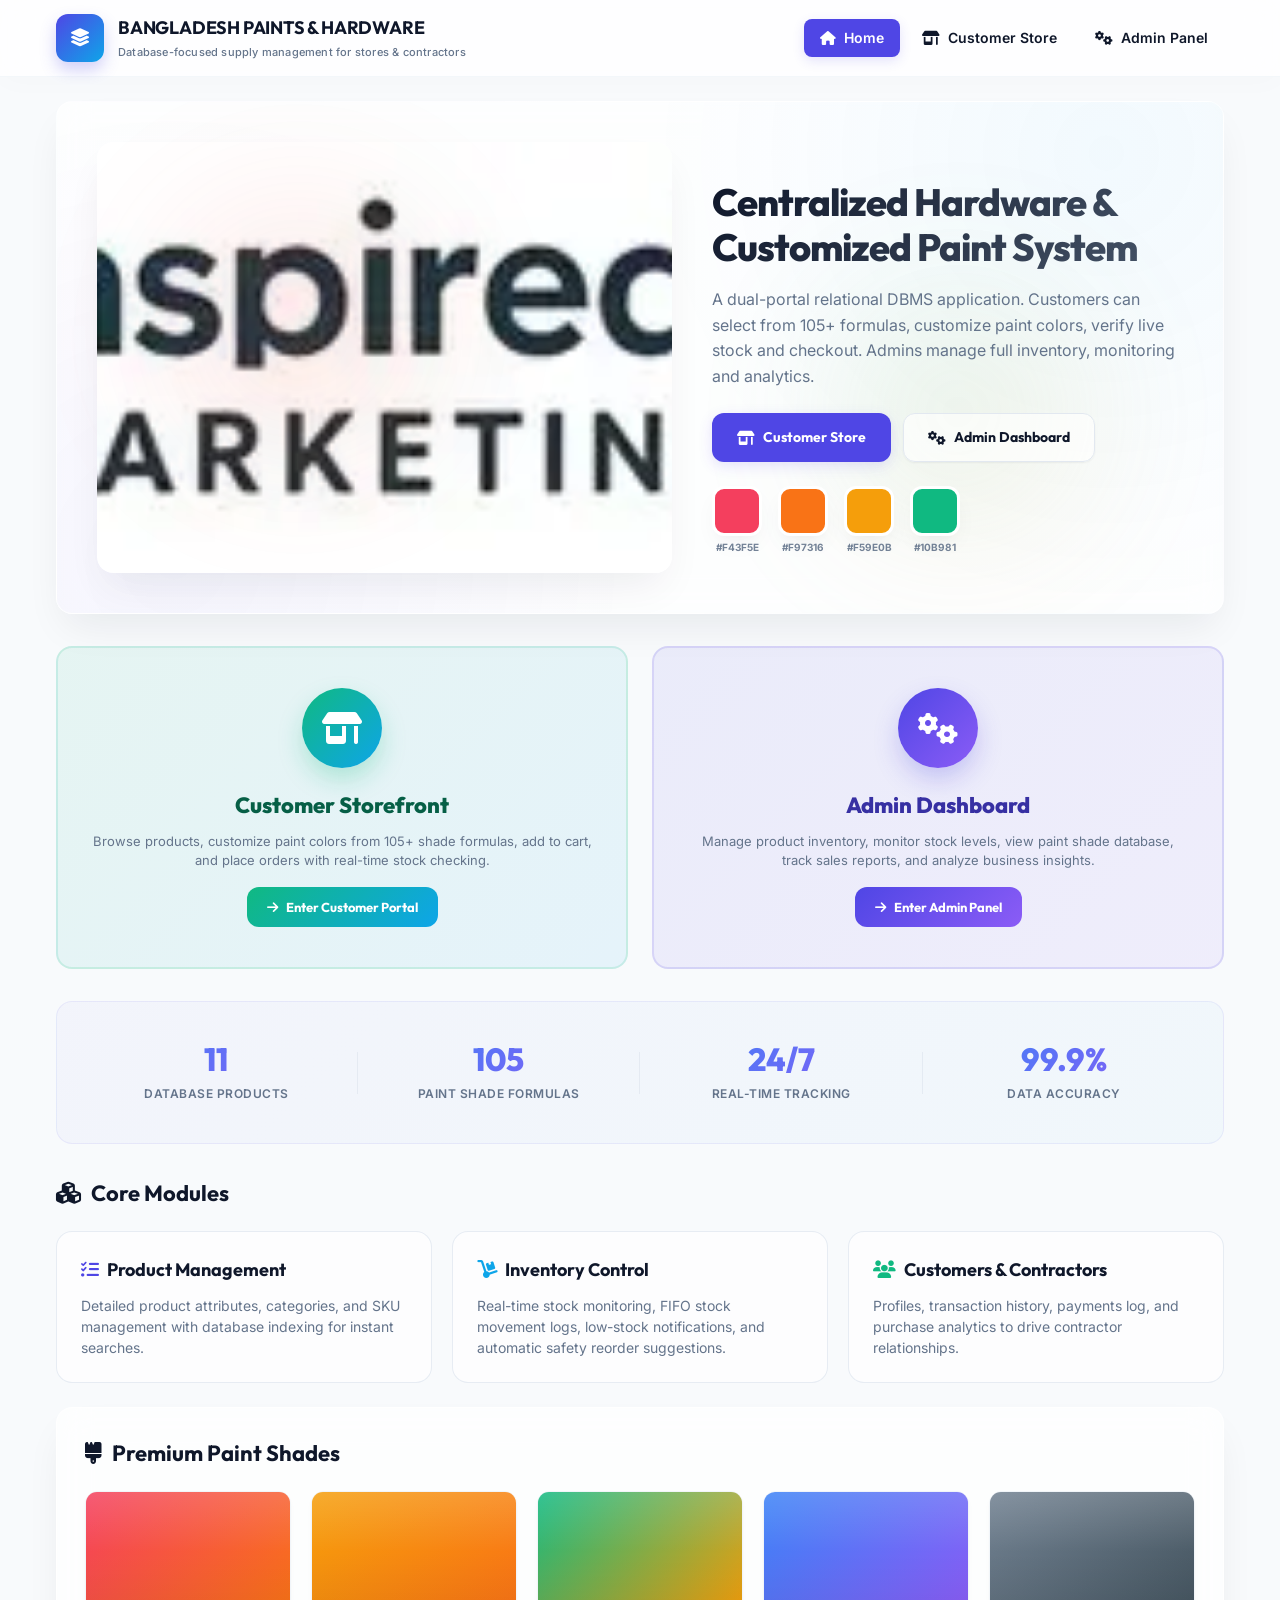
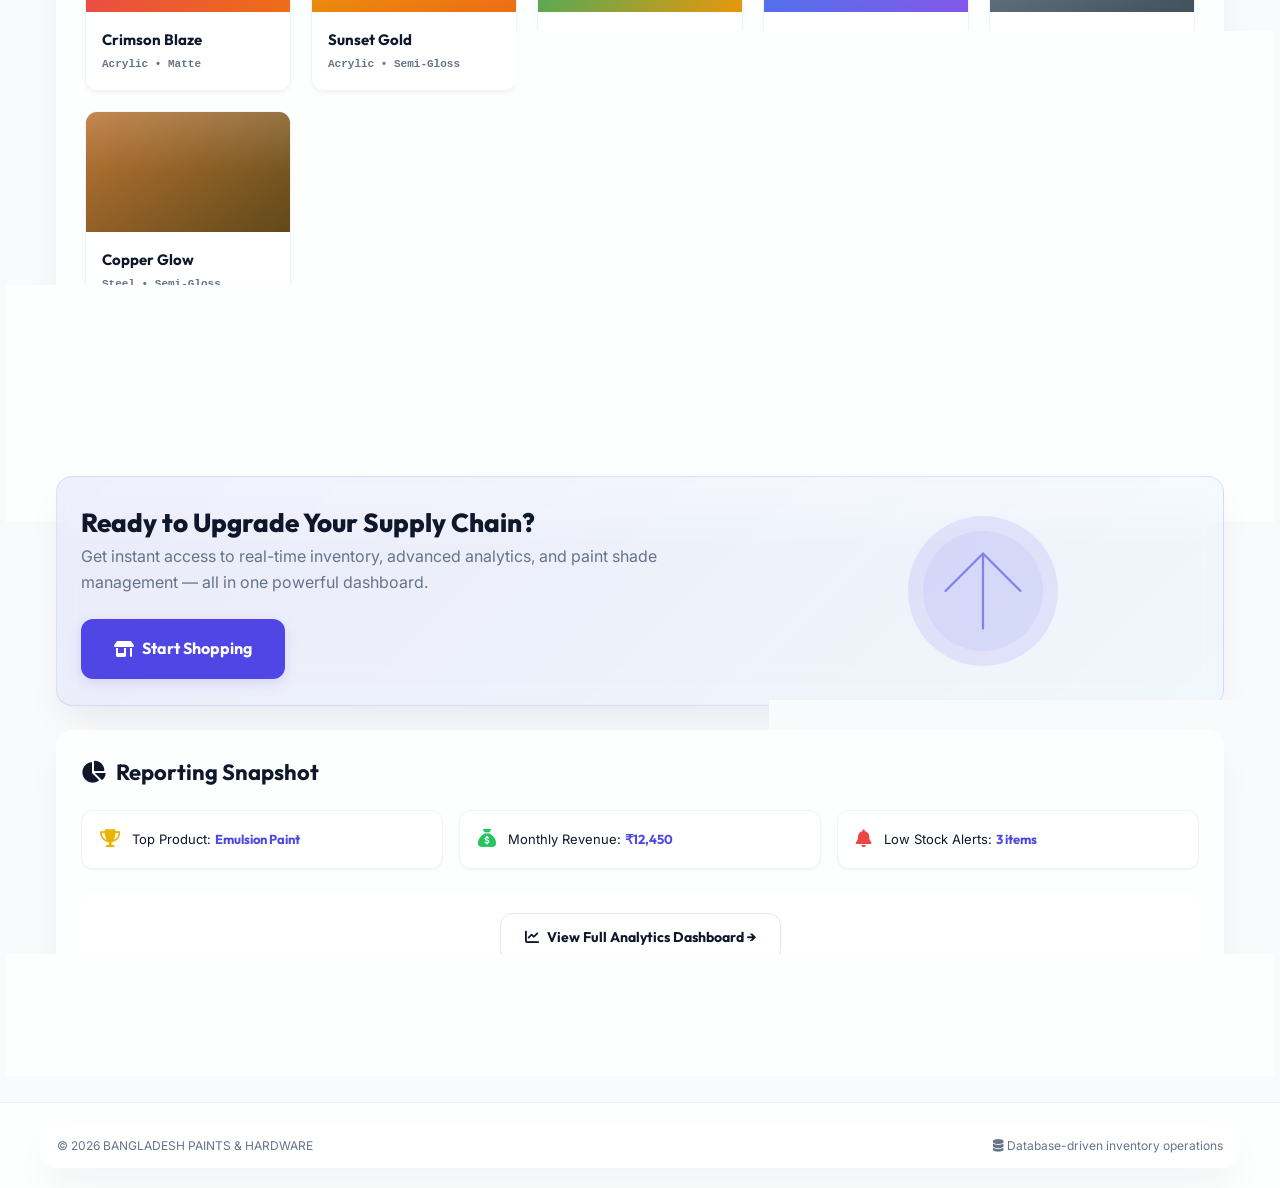
==== commit 47259093: "adding table" ====
--- a/index.html
+++ b/index.html
@@ -7,6 +7,7 @@
   <link rel="stylesheet" href="https://cdnjs.cloudflare.com/ajax/libs/font-awesome/6.4.0/css/all.min.css">
   <link rel="stylesheet" href="styles.css">
   <meta name="description" content="Inventory, sales, and paint-shade management for hardware and construction supplies." />
+  <script src="auth.js"></script>
   <style>
     .portal-grid {
       display: grid;
@@ -132,7 +133,7 @@
     <!-- Hero Section -->
     <section class="hero card" id="hero">
       <div class="hero-visual">
-        <img src="../OIP.webp" alt="Bangladesh Paints & Hardware" class="hero-image" />
+        <img src="./OIP.webp" alt="Bangladesh Paints & Hardware" class="hero-image" />
         <div class="sparkle-layer" aria-hidden="true"></div>
       </div>
       <div class="hero-decoration">
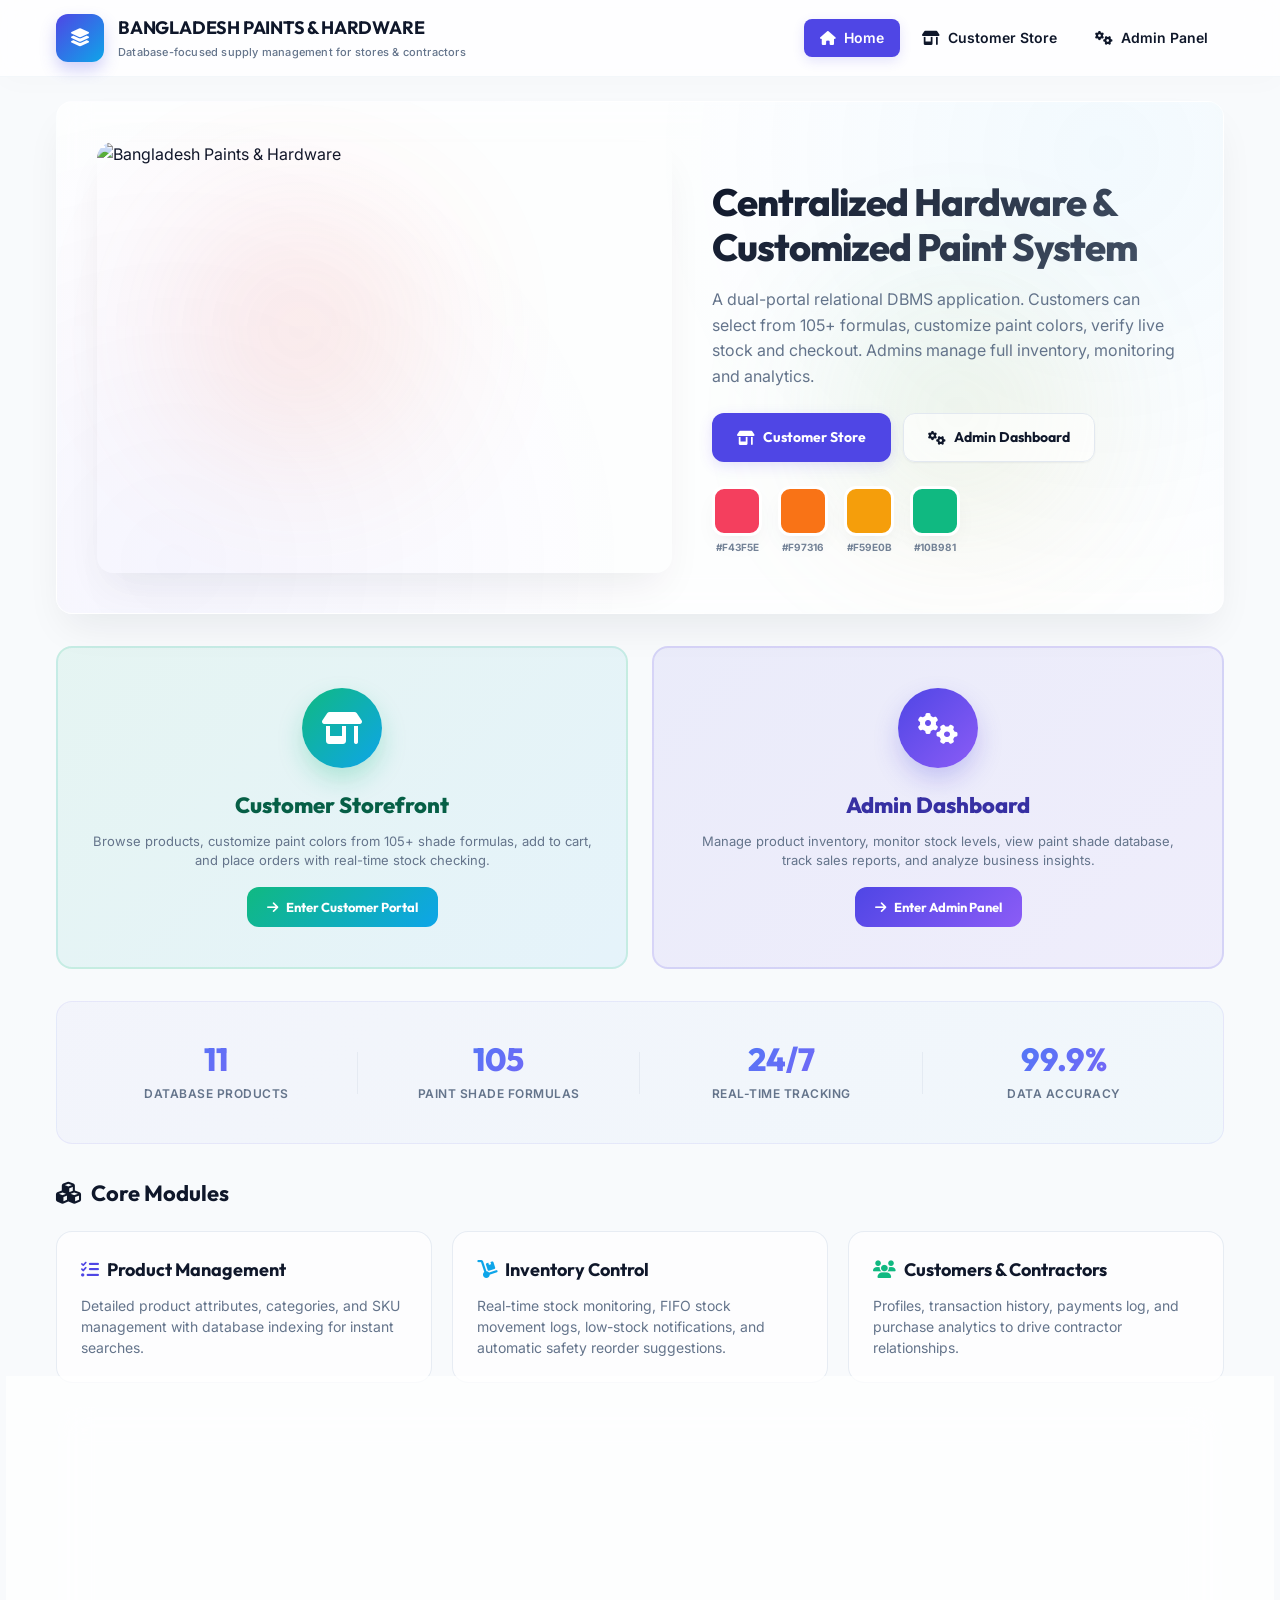
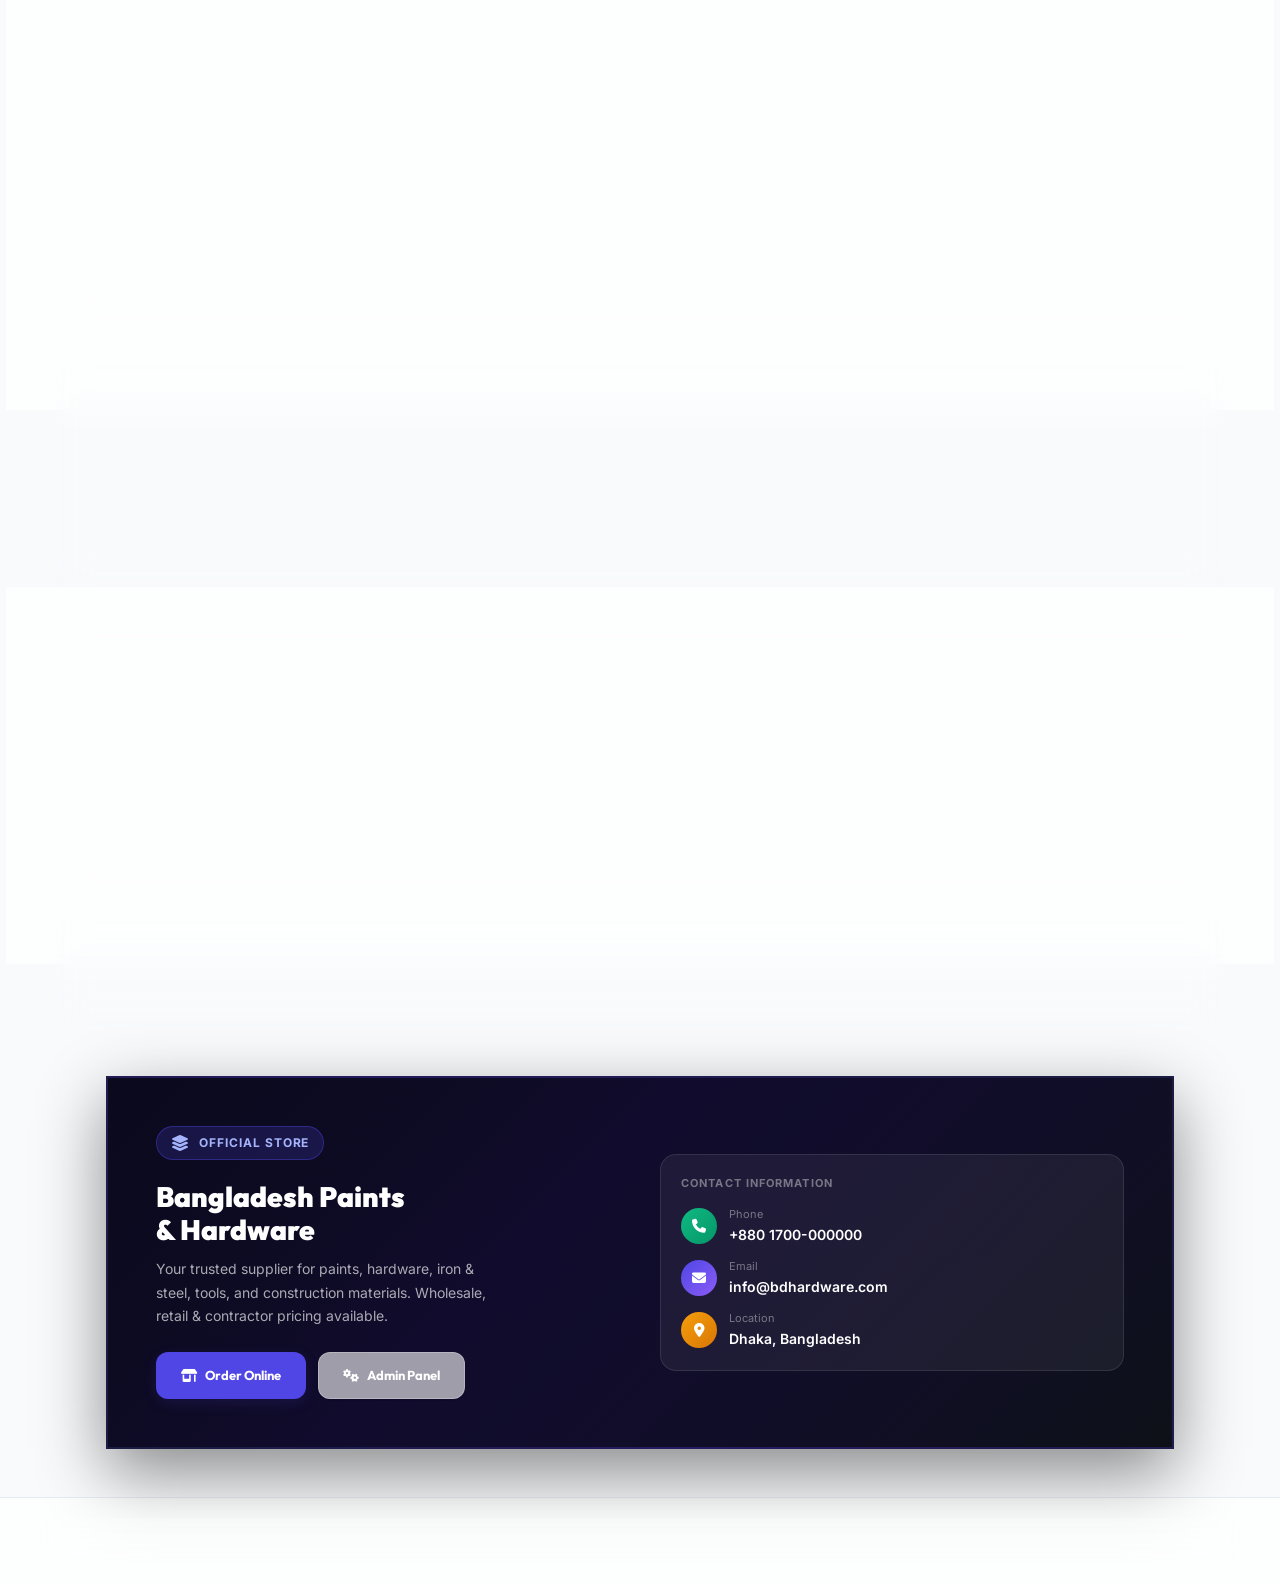
==== commit 15ec90da: "added admins modified panel" ====
--- a/index.html
+++ b/index.html
@@ -133,7 +133,7 @@
     <!-- Hero Section -->
     <section class="hero card" id="hero">
       <div class="hero-visual">
-        <img src="./OIP.webp" alt="Bangladesh Paints & Hardware" class="hero-image" />
+        <img src="./color_pic.png" alt="Bangladesh Paints &amp; Hardware" class="hero-image" style="object-fit:cover;border-radius:var(--radius-lg);" />
         <div class="sparkle-layer" aria-hidden="true"></div>
       </div>
       <div class="hero-decoration">
@@ -242,9 +242,7 @@
           <div class="shade-info"><strong>Copper Glow</strong><p>Steel • Semi-Gloss</p></div>
         </div>
       </div>
-      <div class="action-section" style="margin-top:24px; border-radius: var(--radius-md);">
-        <a href="paint-shades.html" class="cta ghost"><i class="fa-solid fa-palette"></i> Explore 105 Custom Paint Formulas →</a>
-      </div>
+
     </section>
 
     <!-- CTA Spotlight -->
@@ -273,7 +271,7 @@
         </div>
         <div class="report">
           <i class="fa-solid fa-sack-dollar" style="color: #22c55e; font-size: 18px;"></i>
-          <div>Monthly Revenue: <strong>₹12,450</strong></div>
+          <div>Monthly Revenue: <strong>৳12,450</strong></div>
         </div>
         <div class="report">
           <i class="fa-solid fa-bell" style="color: #ef4444; font-size: 18px;"></i>
@@ -284,7 +282,96 @@
         <a href="reports.html" class="cta ghost"><i class="fa-solid fa-chart-line"></i> View Full Analytics Dashboard →</a>
       </div>
     </section>
+
+    <!-- ── Order Tracking Widget ──────────────────────── -->
+    <section class="card" style="background:linear-gradient(135deg,rgba(79,70,229,.1),rgba(139,92,246,.08));border:2px solid rgba(79,70,229,.2);">
+      <div style="display:flex;align-items:center;gap:20px;flex-wrap:wrap;">
+        <div style="flex:1;min-width:240px;">
+          <h3 style="font-family:var(--font-heading);font-size:20px;margin-bottom:6px;">
+            <i class="fa-solid fa-magnifying-glass-location" style="color:#8b5cf6;"></i> Track Your Order
+          </h3>
+          <p style="color:var(--text-muted);font-size:13px;margin:0;">Enter your Order ID to check real-time delivery status.</p>
+        </div>
+        <div style="display:flex;gap:10px;flex:1;min-width:260px;">
+          <input type="text" id="homeTrackInput" placeholder="e.g. ORD-0001"
+            style="flex:1;padding:12px 16px;border-radius:var(--radius-md);
+                   border:2px solid rgba(79,70,229,.3);background:rgba(255,255,255,.06);
+                   color:var(--text);font-size:14px;font-family:var(--font-heading);outline:none;"
+            onkeydown="if(event.key==='Enter') goTrack()" />
+          <a id="homeTrackBtn" href="customer.html#track" onclick="goTrack(event)" class="cta primary" style="white-space:nowrap;">
+            <i class="fa-solid fa-search"></i> Track
+          </a>
+        </div>
+      </div>
+    </section>
   </main>
+
+  <!-- Contact Card -->
+  <section style="margin:0 auto 40px;max-width:1100px;padding:0 16px;">
+    <div style="border-radius:var(--radius-xl);overflow:hidden;box-shadow:0 24px 64px rgba(0,0,0,.45);border:2px solid rgba(79,70,229,.2);position:relative;min-height:280px;background:linear-gradient(135deg,#0d1117 0%,#1a1040 40%,#0d1117 100%);">
+      <!-- Background image -->
+      <img src="./card.png" alt="Contact Banner"
+           onerror="this.style.display='none'"
+           style="position:absolute;inset:0;width:100%;height:100%;object-fit:cover;opacity:0.55;" />
+      <!-- Gradient overlay -->
+      <div style="position:absolute;inset:0;background:linear-gradient(135deg,rgba(10,8,30,.85) 0%,rgba(10,8,30,.5) 50%,transparent 100%);"></div>
+      <!-- Content -->
+      <div style="position:relative;z-index:2;display:grid;grid-template-columns:1fr 1fr;gap:40px;padding:48px;align-items:center;">
+        <!-- Left: Info -->
+        <div>
+          <div style="display:inline-flex;align-items:center;gap:10px;background:rgba(79,70,229,.2);border:1px solid rgba(79,70,229,.4);padding:6px 14px;border-radius:999px;margin-bottom:20px;">
+            <i class="fa-solid fa-layer-group" style="color:#a5b4fc;"></i>
+            <span style="font-size:12px;color:#a5b4fc;font-weight:700;letter-spacing:.08em;">OFFICIAL STORE</span>
+          </div>
+          <h3 style="font-family:var(--font-heading);font-size:28px;font-weight:900;color:#fff;margin-bottom:10px;line-height:1.2;">
+            Bangladesh Paints<br>&amp; Hardware
+          </h3>
+          <p style="color:rgba(255,255,255,.65);font-size:14px;line-height:1.7;margin-bottom:24px;max-width:340px;">
+            Your trusted supplier for paints, hardware, iron &amp; steel, tools, and construction materials. Wholesale, retail &amp; contractor pricing available.
+          </p>
+          <div style="display:flex;gap:12px;flex-wrap:wrap;">
+            <a href="customer.html" class="cta primary" style="font-size:13px;"><i class="fa-solid fa-shop"></i> Order Online</a>
+            <a href="products.html" class="cta ghost" style="font-size:13px;border-color:rgba(255,255,255,.25);color:#fff;"><i class="fa-solid fa-gears"></i> Admin Panel</a>
+          </div>
+        </div>
+        <!-- Right: Contact Details -->
+        <div style="display:flex;flex-direction:column;gap:16px;">
+          <div style="background:rgba(255,255,255,.06);border:1px solid rgba(255,255,255,.1);border-radius:var(--radius-lg);padding:20px;">
+            <div style="font-size:11px;color:rgba(255,255,255,.4);text-transform:uppercase;letter-spacing:.1em;margin-bottom:14px;font-weight:700;">Contact Information</div>
+            <div style="display:flex;flex-direction:column;gap:12px;">
+              <div style="display:flex;align-items:center;gap:12px;">
+                <div style="width:36px;height:36px;border-radius:50%;background:linear-gradient(135deg,#10b981,#059669);display:flex;align-items:center;justify-content:center;flex-shrink:0;">
+                  <i class="fa-solid fa-phone" style="color:#fff;font-size:14px;"></i>
+                </div>
+                <div>
+                  <div style="font-size:11px;color:rgba(255,255,255,.4);">Phone</div>
+                  <div style="color:#fff;font-weight:600;font-size:14px;">+880 1700-000000</div>
+                </div>
+              </div>
+              <div style="display:flex;align-items:center;gap:12px;">
+                <div style="width:36px;height:36px;border-radius:50%;background:linear-gradient(135deg,#4f46e5,#8b5cf6);display:flex;align-items:center;justify-content:center;flex-shrink:0;">
+                  <i class="fa-solid fa-envelope" style="color:#fff;font-size:14px;"></i>
+                </div>
+                <div>
+                  <div style="font-size:11px;color:rgba(255,255,255,.4);">Email</div>
+                  <div style="color:#fff;font-weight:600;font-size:14px;">info@bdhardware.com</div>
+                </div>
+              </div>
+              <div style="display:flex;align-items:center;gap:12px;">
+                <div style="width:36px;height:36px;border-radius:50%;background:linear-gradient(135deg,#f59e0b,#d97706);display:flex;align-items:center;justify-content:center;flex-shrink:0;">
+                  <i class="fa-solid fa-location-dot" style="color:#fff;font-size:14px;"></i>
+                </div>
+                <div>
+                  <div style="font-size:11px;color:rgba(255,255,255,.4);">Location</div>
+                  <div style="color:#fff;font-weight:600;font-size:14px;">Dhaka, Bangladesh</div>
+                </div>
+              </div>
+            </div>
+          </div>
+        </div>
+      </div>
+    </div>
+  </section>
 
   <footer class="site-footer">
     <div class="container footer-row card">
@@ -295,7 +382,16 @@
 
   <script>
     document.getElementById('year').textContent = new Date().getFullYear();
-    
+
+    // Order Tracking from homepage — store in sessionStorage and redirect
+    function goTrack(e) {
+      const val = document.getElementById('homeTrackInput').value.trim().toUpperCase();
+      if (!val) { e && e.preventDefault(); alert('Enter your Order ID (e.g. ORD-0001)'); return; }
+      sessionStorage.setItem('pendingTrackId', val);
+      window.location.href = 'customer.html#track';
+    }
+
+
     document.querySelectorAll('.swatch').forEach(s => {
       s.addEventListener('mouseenter', () => {
         document.documentElement.style.setProperty('--primary', s.dataset.color);
